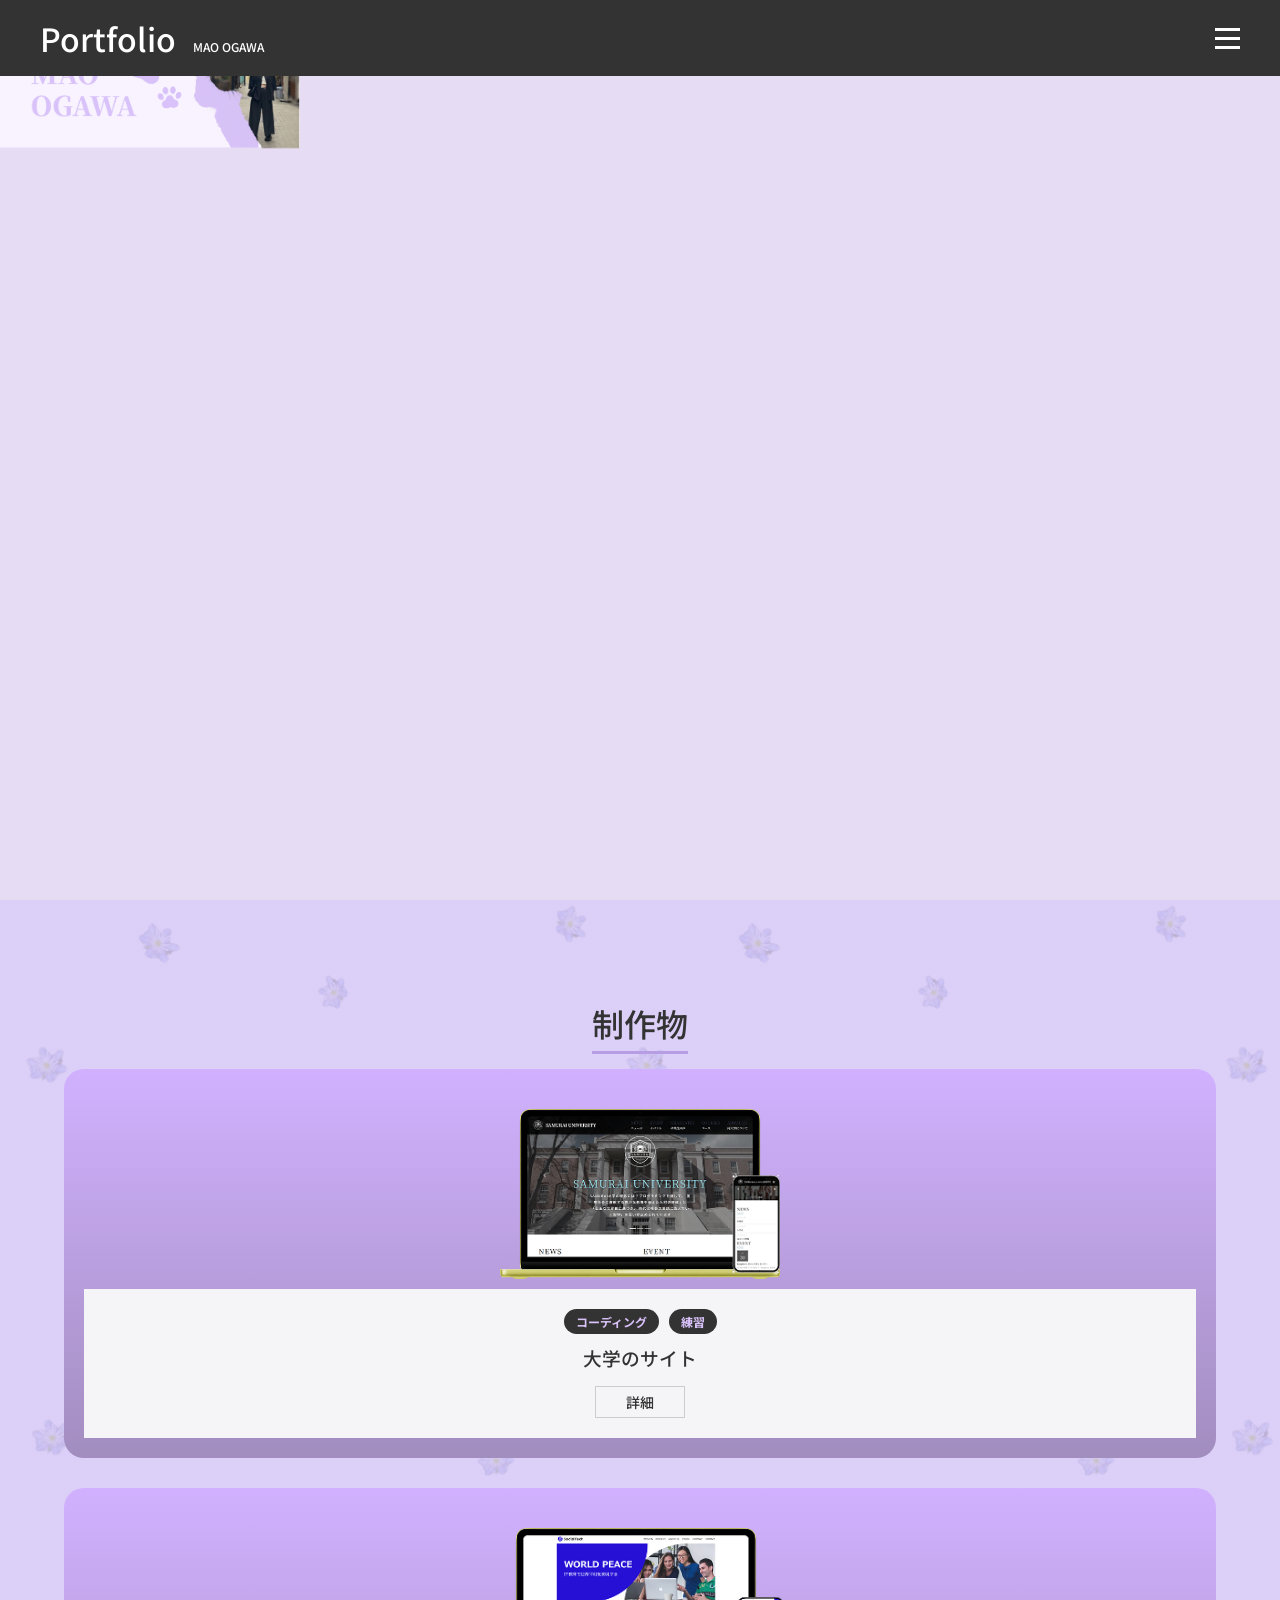
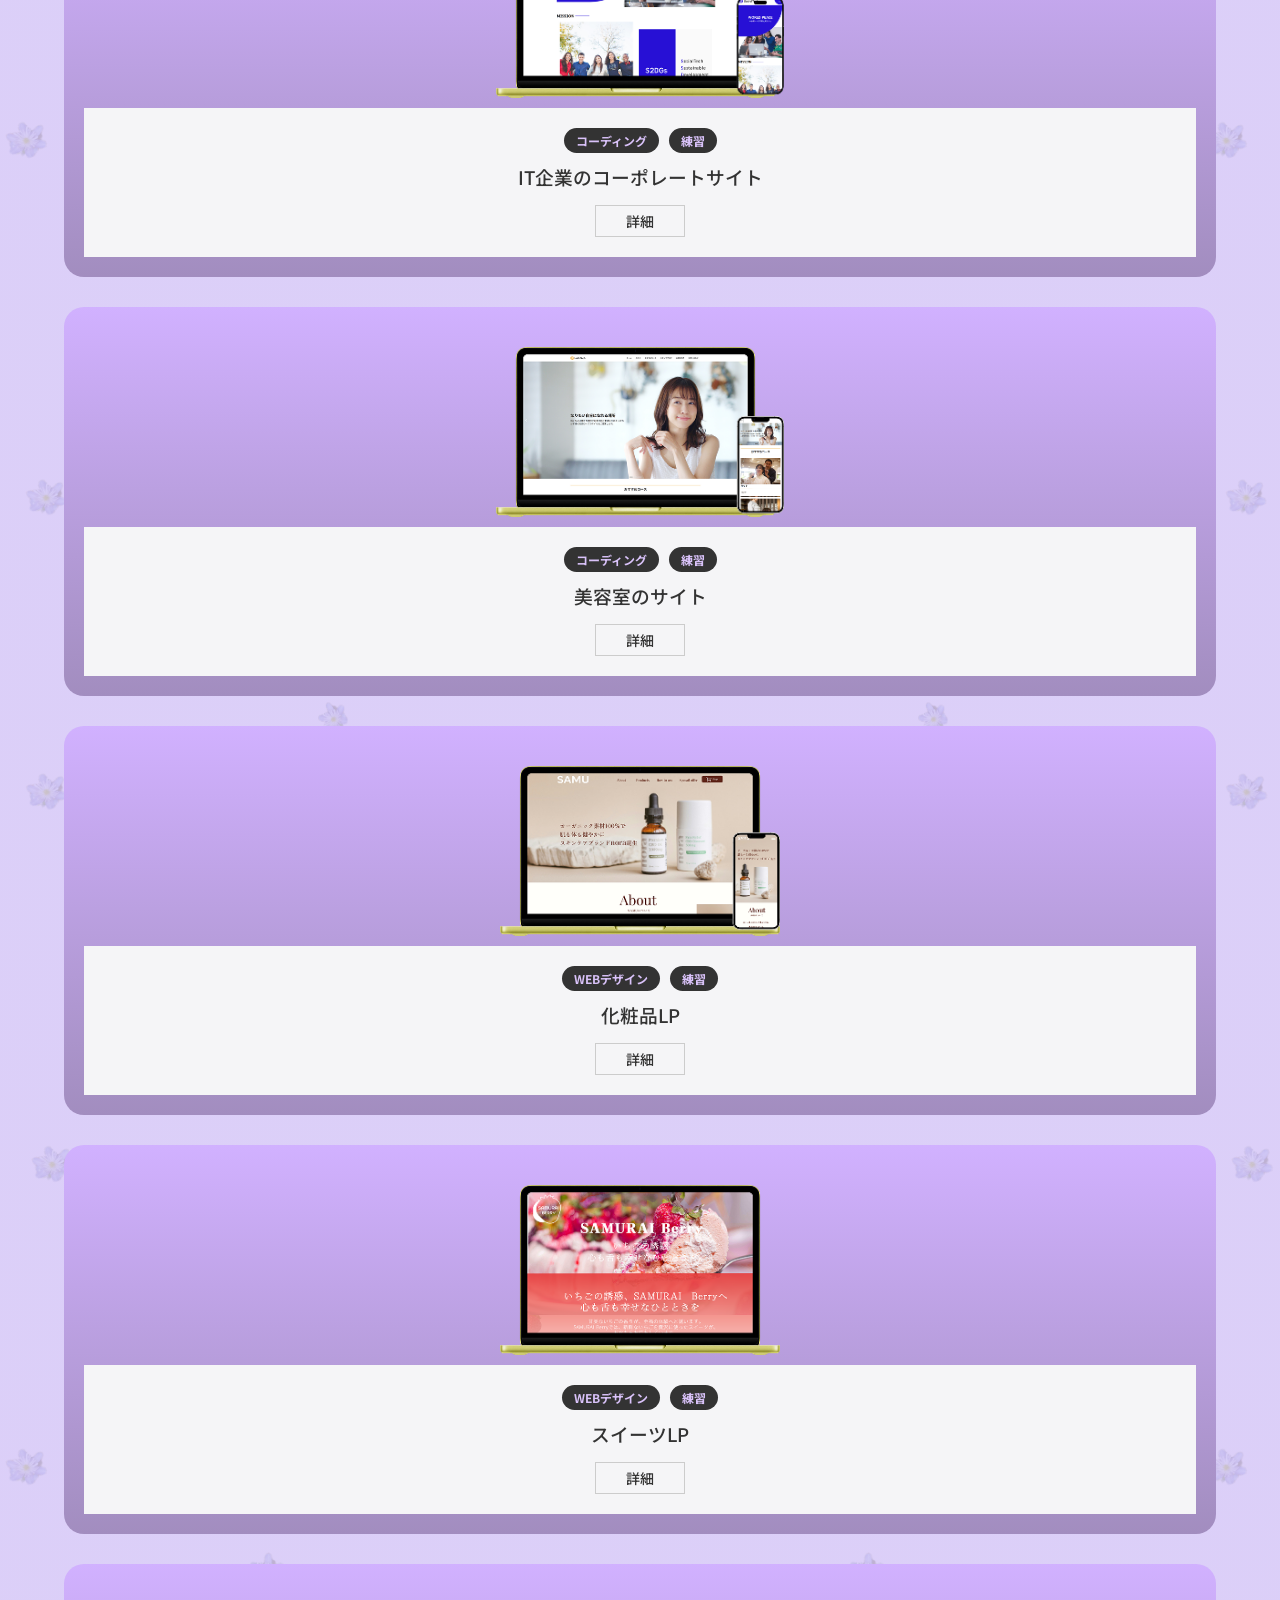
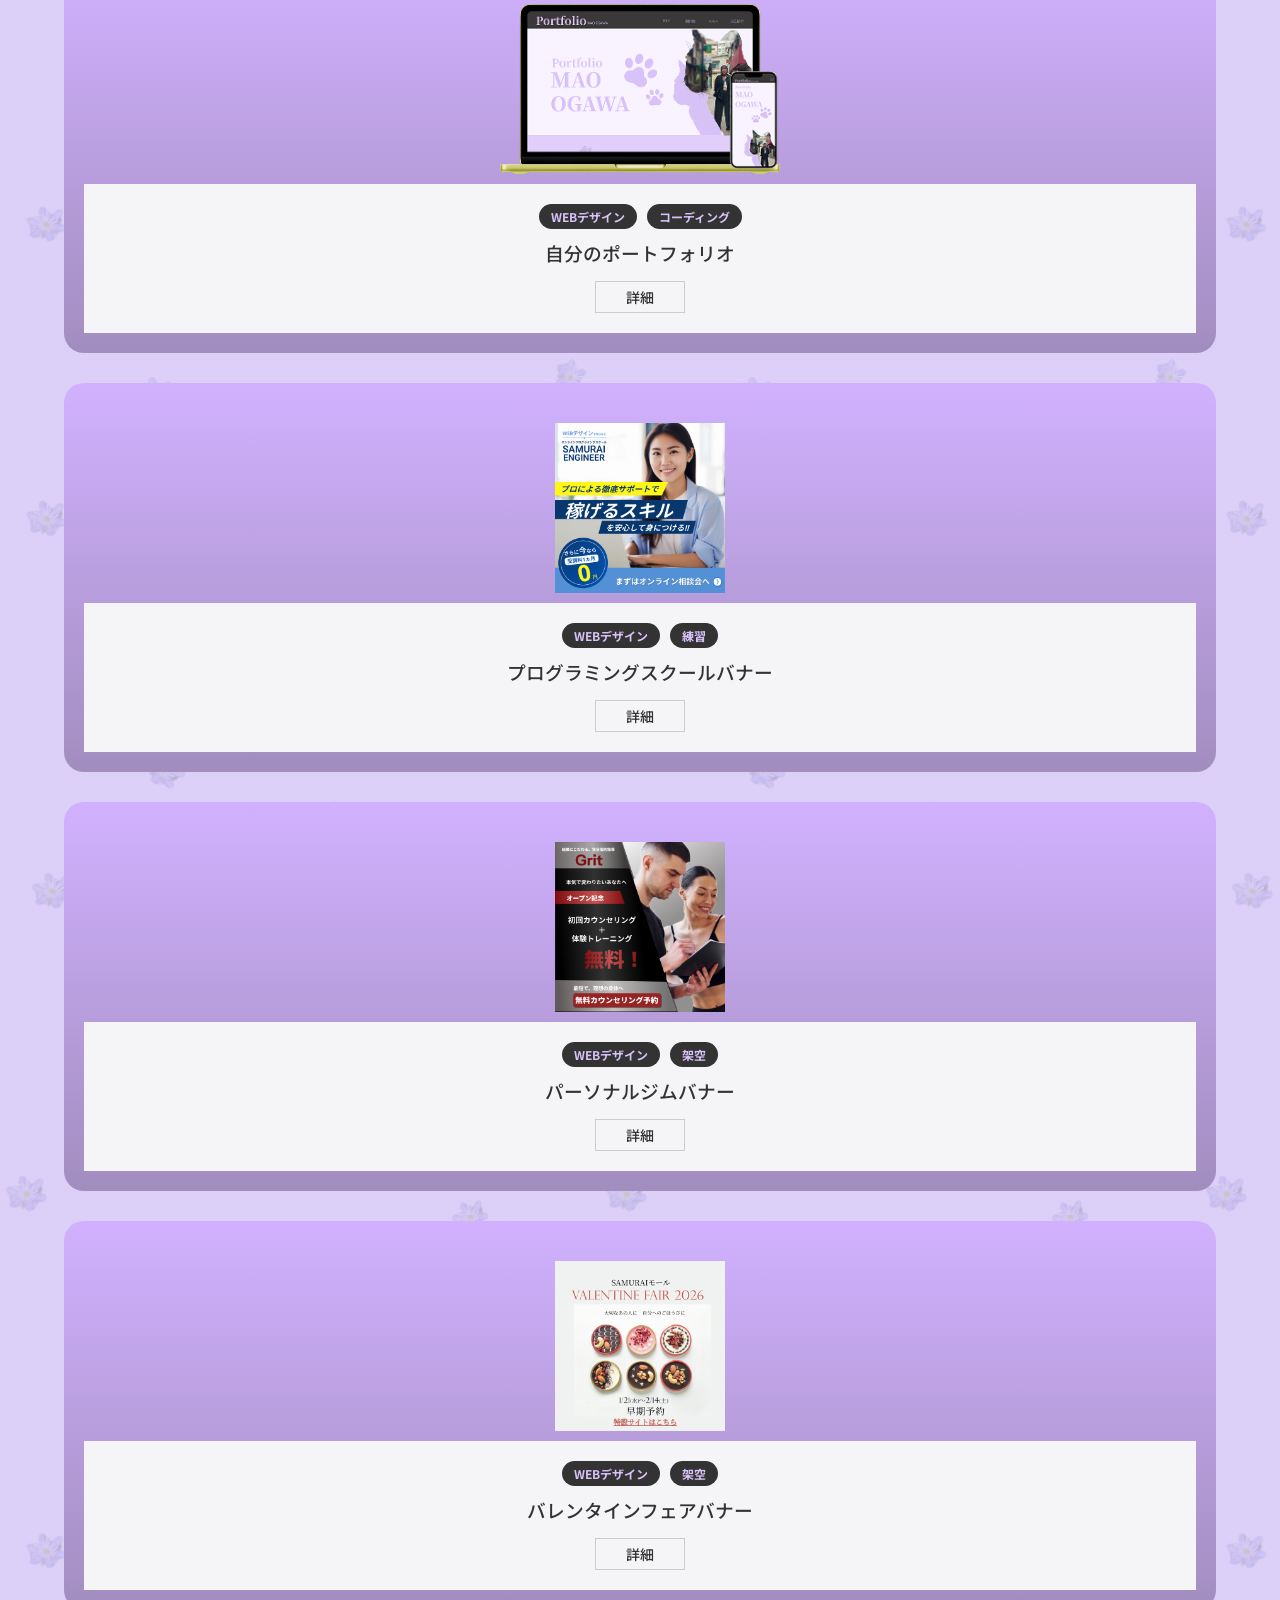
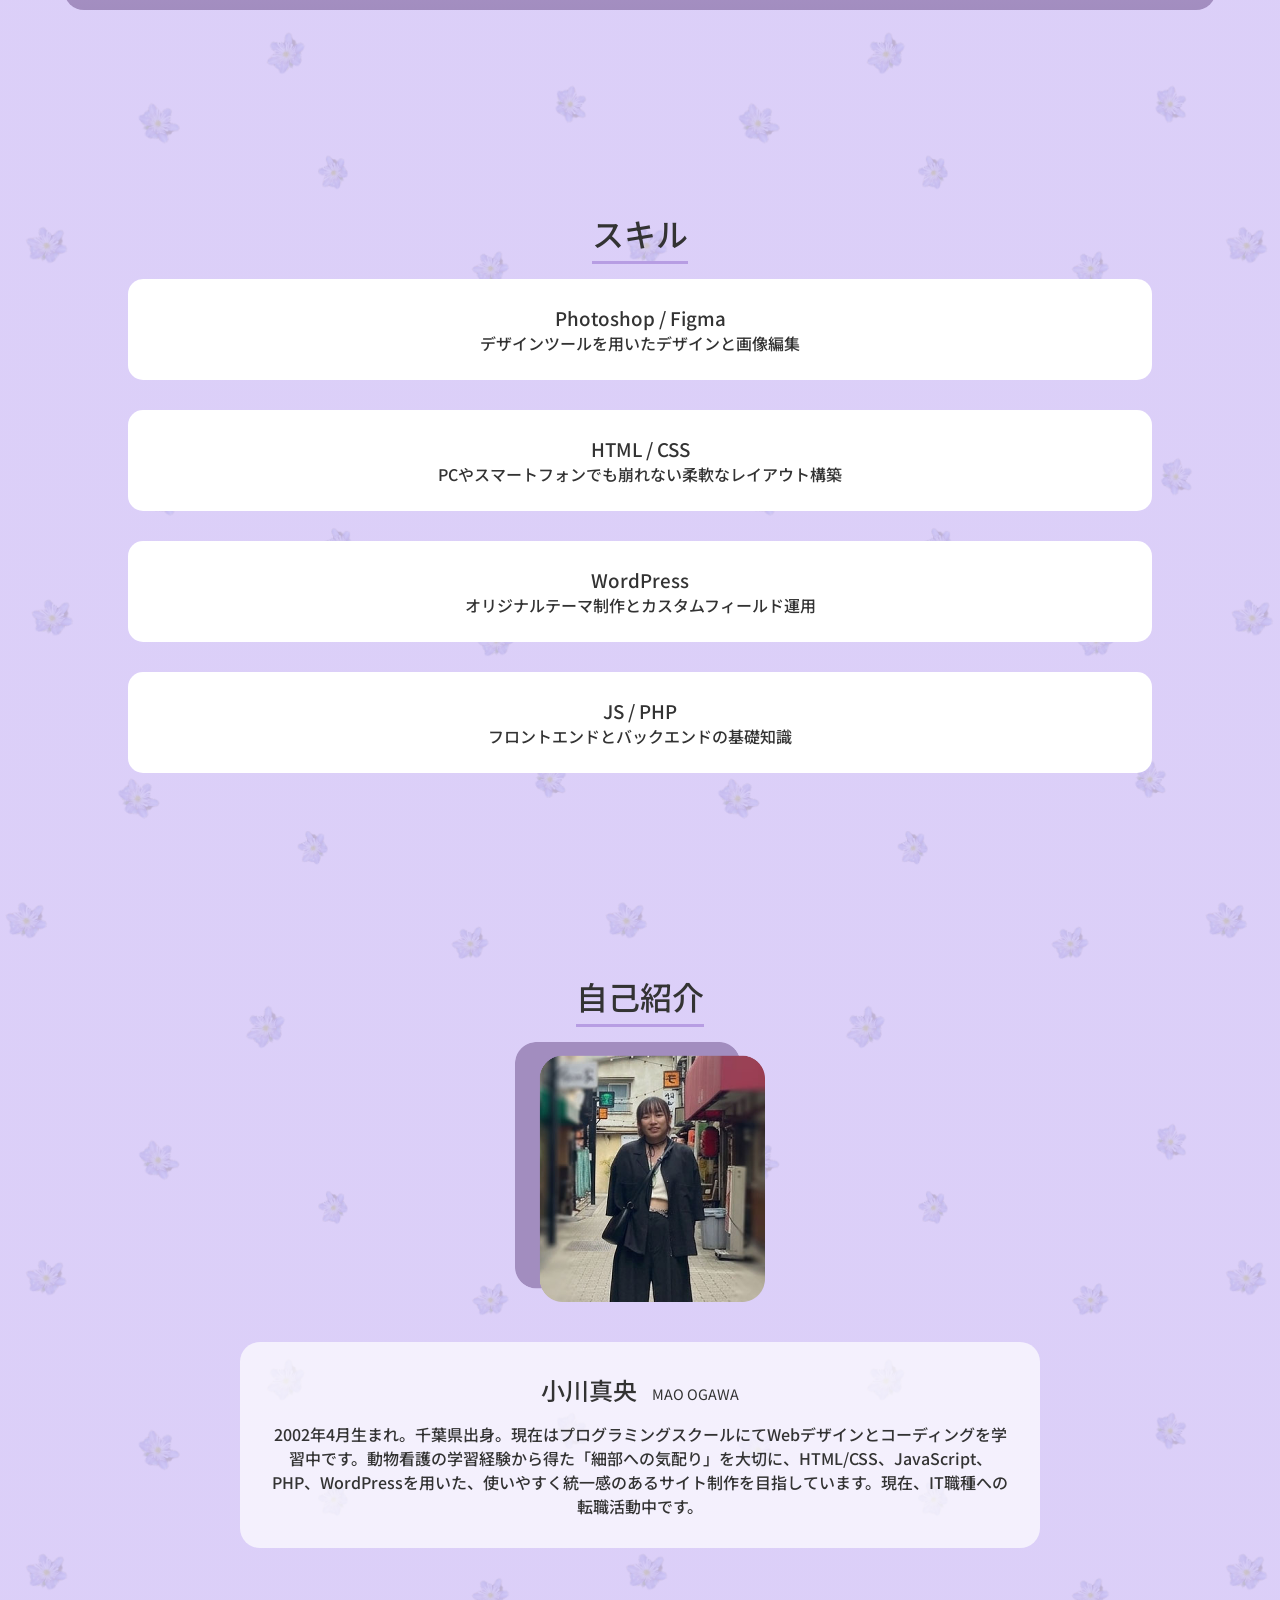
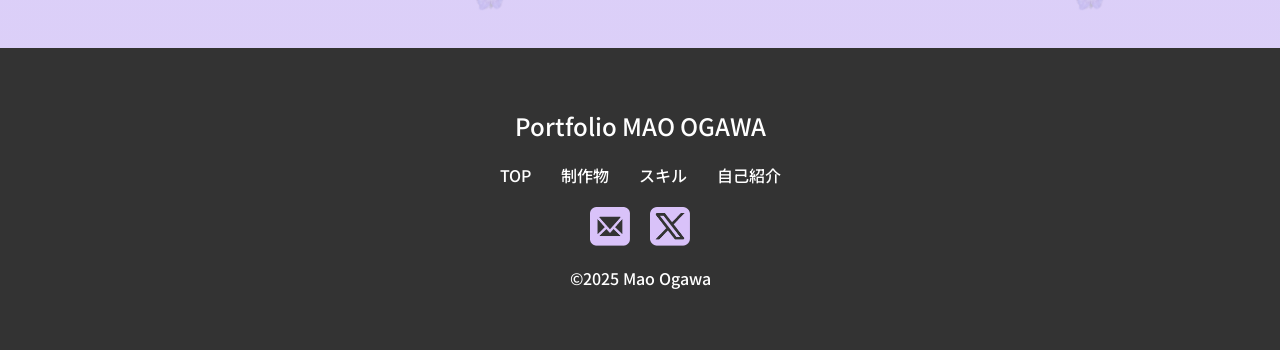
==== index.html @ 5db81b00 "Add files via upload" ====
<!DOCTYPE html>
<html lang="ja">
<head>
<meta charset="UTF-8">
<meta name="viewport" content="width=device-width, initial-scale=1.0">
<title>Portfolio | MAO OGAWA</title>

<link rel="stylesheet" href="style.css">

<link rel="preconnect" href="https://fonts.googleapis.com">
<link rel="preconnect" href="https://fonts.gstatic.com" crossorigin>
<link href="https://fonts.googleapis.com/css2?family=Noto+Sans+JP:wght@400;700&display=swap" rel="stylesheet">

</head>

<body>

<header class="header">
<div class="header-inner">

<h1 class="logo">Portfolio <span>MAO OGAWA</span></h1>

<nav class="nav">
<ul>
<li><a href="#top">TOP</a></li>
<li><a href="#works">制作物</a></li>
<li><a href="#skill">スキル</a></li>
<li><a href="#about">自己紹介</a></li>
</ul>
</nav>

<div class="hamburger">
<span></span>
<span></span>
<span></span>
</div>

</div>
</header>


<!-- MV -->
<section class="mv" id="top">
  

<div class="mv-img">
 <picture>
    <!-- SP用 -->
    <source srcset="/img/mv-sp.png" media="(max-width: 768px)">
    <img src="/img/mv.png" alt="メインビジュアル">
 </picture>
  </div>

</section>

<div id="contents-wrapper">


<!-- 制作物 -->

<section class="works fade" id="works">

<h2 class="section-title">制作物</h2>

<div class="works-grid">

<div class="work-card">
<img src="/img/work1.png">
<div class="work-body">
<div class="work-categories">
    <span>コーディング</span>
    <span>練習</span>
  </div>
<h3>大学のサイト</h3>
<a href="work1.html" class="detail-btn">詳細</a>
</div>
</div>

<div class="work-card">
<img src="/img/work2.png">
<div class="work-body">
<div class="work-categories">
    <span>コーディング</span>
    <span>練習</span>
  </div>
<h3>IT企業のコーポレートサイト</h3>
<a href="work2.html" class="detail-btn">詳細</a>
</div>
</div>

<div class="work-card">
<img src="/img/work3.png">
<div class="work-body">
<div class="work-categories">
    <span>コーディング</span>
    <span>練習</span>
  </div>
<h3>美容室のサイト</h3>
<a href="work3.html" class="detail-btn">詳細</a>
</div>
</div>

<div class="work-card">
<img src="/img/work4.png">
<div class="work-body">
<div class="work-categories">
    <span>WEBデザイン</span>
    <span>練習</span>
  </div>
<h3>化粧品LP</h3>
<a href="work4.html" class="detail-btn">詳細</a>
</div>
</div>

<div class="work-card">
<img src="/img/work5.png">
<div class="work-body">
<div class="work-categories">
    <span>WEBデザイン</span>
    <span>練習</span>
  </div>
<h3>スイーツLP</h3>
<a href="work5.html" class="detail-btn">詳細</a>
</div>
</div>

<div class="work-card">
<img src="/img/work6.png">
<div class="work-body">
<div class="work-categories">
    <span>WEBデザイン</span>
    <span>コーディング</span>
  </div>
<h3>自分のポートフォリオ</h3>
<a href="work6.html" class="detail-btn">詳細</a>
</div>
</div>

<div class="work-card">
<img src="/img/work7.png">
<div class="work-body">
<div class="work-categories">
    <span>WEBデザイン</span>
    <span>練習</span>
  </div>
<h3>プログラミングスクールバナー</h3>
<a href="work7.html" class="detail-btn">詳細</a>
</div>
</div>

<div class="work-card">
<img src="/img/work8.png">
<div class="work-body">
<div class="work-categories">
    <span>WEBデザイン</span>
    <span>架空</span>
  </div>
<h3>パーソナルジムバナー</h3>
<a href="work8.html" class="detail-btn">詳細</a>
</div>
</div>

<div class="work-card">
<img src="/img/work9.png">
<div class="work-body">
<div class="work-categories">
    <span>WEBデザイン</span>
    <span>架空</span>
  </div>
<h3>バレンタインフェアバナー</h3>
<a href="work9.html" class="detail-btn">詳細</a>
</div>
</div>

</div>
</section>


<!-- スキル -->

<section class="skills fade" id="skill">

<h2 class="section-title">スキル</h2>

<div class="skill-grid">

<div class="skill-card">
<h3>Photoshop / Figma</h3>
<p>デザインツールを用いたデザインと画像編集</p>
</div>

<div class="skill-card">
<h3>HTML / CSS</h3>
<p>PCやスマートフォンでも崩れない柔軟なレイアウト構築</p>
</div>

<div class="skill-card">
<h3>WordPress</h3>
<p>オリジナルテーマ制作とカスタムフィールド運用</p>
</div>

<div class="skill-card">
<h3>JS / PHP</h3>
<p>フロントエンドとバックエンドの基礎知識</p>
</div>

</div>

</section>


<!-- 自己紹介 -->

<section class="about fade" id="about">

<h2 class="section-title">自己紹介</h2>

<div class="about-inner">

<img src="/img/profile.png">

<div class="about-text">

<h3>小川真央 <span>MAO OGAWA</span></h3>

<p>
2002年4月生まれ。千葉県出身。現在はプログラミングスクールにてWebデザインとコーディングを学習中です。動物看護の学習経験から得た「細部への気配り」を大切に、HTML/CSS、JavaScript、PHP、WordPressを用いた、使いやすく統一感のあるサイト制作を目指しています。現在、IT職種への転職活動中です。
</p>

</div>

</div>

</section>

</div>


<footer class="footer">

<h2>Portfolio<a href="index.html"></a> <span>MAO OGAWA</span></h2>

<div class="footer-nav">
<a href="#top">TOP</a>
<a href="#works">制作物</a>
<a href="#skill">スキル</a>
<a href="#about">自己紹介</a>
</div>

<div class="sns">

<a href="mailto:mao.stream1990@gmail.com"><img src="/img/mail.png"></a>
<a href="https://x.com/@Nemuriao02" target="_blank" rel="noopener noreferrer"><img src="/img/x.png"></a>

</div>

<p class="copy">©2025 Mao Ogawa</p>

</footer>


<script src="script.js"></script>

</body>
</html>
---- style.css ----
*{
margin:0;
padding:0;
box-sizing:border-box;
font-family: "Noto Sans JP", sans-serif;
font-weight: 500;
}

body {
  background-color: #e6dcf4;
  color: #333;
  position: relative;
  /* body自体に高さがないと背景が消えることがあるため追加 */
  min-height: 100vh; 
}

.works, .skill, .about {
  background-color: transparent !important;
}

img{
width:100%;
display:block;
}

a{
text-decoration:none;
color:inherit;
}

#contents-wrapper {
  background-image: linear-gradient(
      rgba(217, 204, 249, 0.8), 
      rgba(217, 204, 249, 0.8)
    ),
    url("img/flower.png");

  background-repeat: repeat;
  background-size: 600px; /* ここの数字で花の大きさを調節できます */
  width: 100%;
}

/* header */

.header{
background:#333;
color:white;
position:fixed;
width:100%;
z-index:100;
}

.header-inner{
display:flex;
justify-content:space-between;
align-items:center;
padding:15px 40px;
}

.logo span{
font-size:12px;
margin-left:10px;
}

.nav {
  margin-left: auto;
}

.nav ul{
display:flex;
gap:30px;
list-style:none;
}


/* MV */

.mv {
    width: 100%;
    height: 100vh; /* 画面いっぱいの高さ */
    position: relative;
    overflow: hidden;
    margin: 0;
    padding: 0;
}

/* 画像の入れ物を画面いっぱいに固定 */
.mv-img,
.mv-img picture {
    width: 100%;
    height: 100%;
    display: block;
}

/* 画像自体の設定：これでPCもSPも中央に大きく表示されます */
.mv-img img {
    width: 100%;
    height: 100%;
    object-fit: cover;     /* 比率を保って隙間なく埋める */
    object-position: center; /* ど真ん中を基準にする */
    display: block;
}

/* section */

section{
padding:100px 0;
text-align: center;
}

.section-title{
text-align:center;
font-size:32px;
margin-bottom:50px;
border-bottom: 3px solid #b79de3; /* 線の太さ、種類、色（モックアップの背景色に合わせました） */
    padding-bottom: 5px;             /* 文字と線の間の余白 */
    margin-bottom: 15px;             /* 線と下の文章との間の余白 */
    display: inline-block;
}

/* works */

.works-grid{
width:90%;
margin:auto;
display:grid;
grid-template-columns:repeat(3,1fr);
gap:30px;
}

.work-card {
  background: linear-gradient(to bottom, #D1B1FF, #A28DBF);
  border: none; 
  border-radius: 25px; 
  padding: 20px;
  text-align: center;
  transition: .3s;
}

.work-card:hover{
transform:translateY(-10px);
box-shadow:0 10px 25px rgba(0,0,0,0.15);
}

.work-categories{
 display: flex;
 justify-content: center;
 gap: 10px;
 margin-bottom: 10px;
}

.work-categories span {
  background-color: #333333;
  color: #D9C2F9;
  font-size: 12px;
  padding: 4px 12px;
  border-radius: 20px;
  font-weight: bold;
}

/* 制作物カード内の画像の設定 */
.work-card img {
  width: 100%;          
  height: 200px;        
  object-fit: contain;   
  background-color: transparent; 
  margin-bottom: 15px;  
}

/* カード全体：背景を薄紫にして角を丸める */
.work-card {
    background-color: #D9C2F9; /* 今使っている背景色 */
    border-radius: 20px;
    overflow: hidden; /* これがないと下の白ボックスが角からはみ出します */
    display: flex;
    flex-direction: column;
}

/* 画像の設定：余白を作って紫部分を見せる */
.work-card img {
    width: 100%;
    height: 200px;
    object-fit: contain;
    padding: 20px 20px 10px; /* 上・左右・下に余白 */
    margin-bottom: 0;
}

/* 【重要】新しく作った白いボックスの設定 */
.work-body {
    background-color: #F5F5F7; /* 白っぽい色 */
    padding: 20px;
    text-align: center;
    flex-grow: 1; /* カードの高さを揃える */
    display: flex;
    flex-direction: column;
    align-items: center;
}

/* 詳細ボタンの微調整（背景が白になるので枠線や色を調整） */
.detail-btn {
    display: inline-block;
    margin-top: 15px;
    padding: 5px 30px;
    border: 1px solid #ccc; /* 枠線を少しグレーに */
    color: #333;
    text-decoration: none;
    font-size: 14px;
}

/* （おまけ）マウスを乗せた時の動き */
.detail-btn:hover {
  background-color: white; 
  color: #A28DBF;          
}

/* works1以降 */

.work-detail{

background:#cdbce6;
padding-top:120px;

}

.container{

width:900px;
margin:auto;

}


.tag span{

background:#444;
color:#D9C2F9;
padding:6px 14px;
border-radius:20px;
margin-right:10px;
font-size:12px;

}


.work-mv h2{

font-size:36px;
margin-top:20px;

}

/* 制作詳細の見出しに下線を引く */
.work-detail h3 {
    border-bottom: 3px solid #b79de3; /* 線の太さ、種類、色（モックアップの背景色に合わせました） */
    padding-bottom: 5px;             /* 文字と線の間の余白 */
    margin-bottom: 15px;             /* 線と下の文章との間の余白 */
    
    
}

/* 見出し（h3）と本文（p）をまとめて左寄せにする */
.work-detail h3,
.work-detail p {
  text-align: left;
  margin-left: auto;
  margin-right: auto;
  max-width: 600px; /* ★ここを調整して、コンテンツ全体の幅を決めます */
}

/* 見出しと本文の間に少し隙間を作る */
.work-detail h3 {
  margin-bottom: 10px;
}
.url{

margin-bottom:30px;
color:#555;

}


.mockup{

background:#b79de3;
padding:40px;
border-radius:30px;
margin-top:30px;

}


.mockup img{

width:100%;

}



/* info */

.work-info{

margin-top:80px;

}

.info-grid{

display:grid;
grid-template-columns:repeat(2,1fr);
gap:60px;
width:900px;
margin:auto;

}

.info-grid h3{

margin-bottom:10px;

}



/* preview */

.work-preview{

margin-top:80px;
text-align:center;

}

.preview-switch{

margin-bottom:30px;

}

.preview-switch button{

padding:10px 30px;
border:none;
background:#ddd;
cursor:pointer;
border-radius:20px;

}

.preview-switch button.active{

background:#444;
color:white;

}

.preview{

display:none;

}

.preview.active{

display:block;
animation:fade .5s;

}

.preview img{

width:100%;
max-width:900px;

}



/* nav */

.work-nav{

display:flex;
justify-content:space-between;
padding:80px 10%;

}

.work-nav a{

display:flex;
align-items:center;
gap:10px;
font-size:18px;
transition:.3s;

}

.work-nav a:hover{

transform:translateX(5px);

}



/* animation */

.fade{

opacity:0;
transform:translateY(40px);
transition:1s;

}

.fade.show{

opacity:1;
transform:none;

}



@media(max-width:768px){

.container{

width:90%;

}

.info-grid{

grid-template-columns:1fr;
width:90%;

}

.work-nav{

padding:80px 30px;

}

}

/* skill */

.skill-grid{
width:80%;
margin:auto;
display:grid;
grid-template-columns:repeat(2,1fr);
gap:30px;
}

.skill-card{
background:white;
padding:25px;
border-radius:15px;
}

/* about */

.about-inner {
    display: flex;
    flex-direction: column; /* 横並びから縦並びに変更 */
    align-items: center;    /* 子要素（画像とテキスト）を中央に揃える */
    gap: 40px;
    width: 100%;            /* 幅いっぱいに広げて中央配置しやすくする */
    max-width: 800px;       /* 広がりすぎないよう制限 */
    margin: 0 auto;         /* 画面中央に配置 */
}

.about-inner img {
    width: 250px;
    border-radius: 20px;
}

.about-text {
    background-color: rgba(255, 255, 255, 0.7);
    padding: 30px;
    border-radius: 20px;
    text-align: center;       
}

.about-text h3 {
    margin-bottom: 15px;
    font-size: 1.5rem;
}

.about-text h3 span {
    font-size: 0.6em;       
    font-weight: normal;    
    margin-left: 10px;              
}

/* footer */

.footer{
background:#333;
color:white;
text-align:center;
padding:60px 20px;
}

.footer-nav{
margin:20px 0;
display:flex;
justify-content:center;
gap:30px;
}

.sns{
margin:20px 0;
display:flex;
justify-content:center;
gap:20px;
}

.sns img{
width:40px;
}

/* fadein */

.fadein{
opacity:0;
transform:translateY(30px);
transition:1s;
}

.fadein.show{
opacity:1;
transform:none;
}


/* SP */
@media screen and (max-width: 768px) {
    .mv {
        height: 100vh; /* スマホでもしっかり高さを出す */
    }
}

.mv-inner{
flex-direction:column;
align-items:center;
text-align:center;
}

.mv-text h2{
font-size:42px;
line-height:1.2;
}

.mv-img img{
width:80%;
max-width:300px;
height:auto;
}


.nav{
display:none;
position:absolute;
top:60px;
right:0;
background:#333;
width:200px;
padding:20px;
}

.nav ul{
flex-direction:column;
}

.nav.active{
display:block;
}

.hamburger{
display:flex;
flex-direction:column;
gap:6px;
cursor:pointer;
}

.hamburger span{
width:25px;
height:3px;
background:white;
}

.mv-inner{
flex-direction:column;
gap:40px;
}

.mv-text h2{
font-size:50px;
}

.works-grid{
grid-template-columns:1fr;
}

.skill-grid{
grid-template-columns:1fr;
}

.about-inner{
flex-direction:column;
}



/* PC/SPボタンと画像を囲むセクションを真ん中に寄せる */
.work-preview {
    display: flex;
    flex-direction: column;
    align-items: center;
    text-align: center;
    width: 100%;
}

/* ボタンの横並びを維持しつつ、上下に余白を作る */
.preview-switch {
    display: flex;
    justify-content: center;
    gap: 10px; /* ボタン同士の間隔 */
    margin-bottom: 30px; /* 画像との間の余白 */
}

/* 画像自体の横幅を調整（必要に応じて） */
.preview img {
    max-width: 100%;
    height: auto;
}
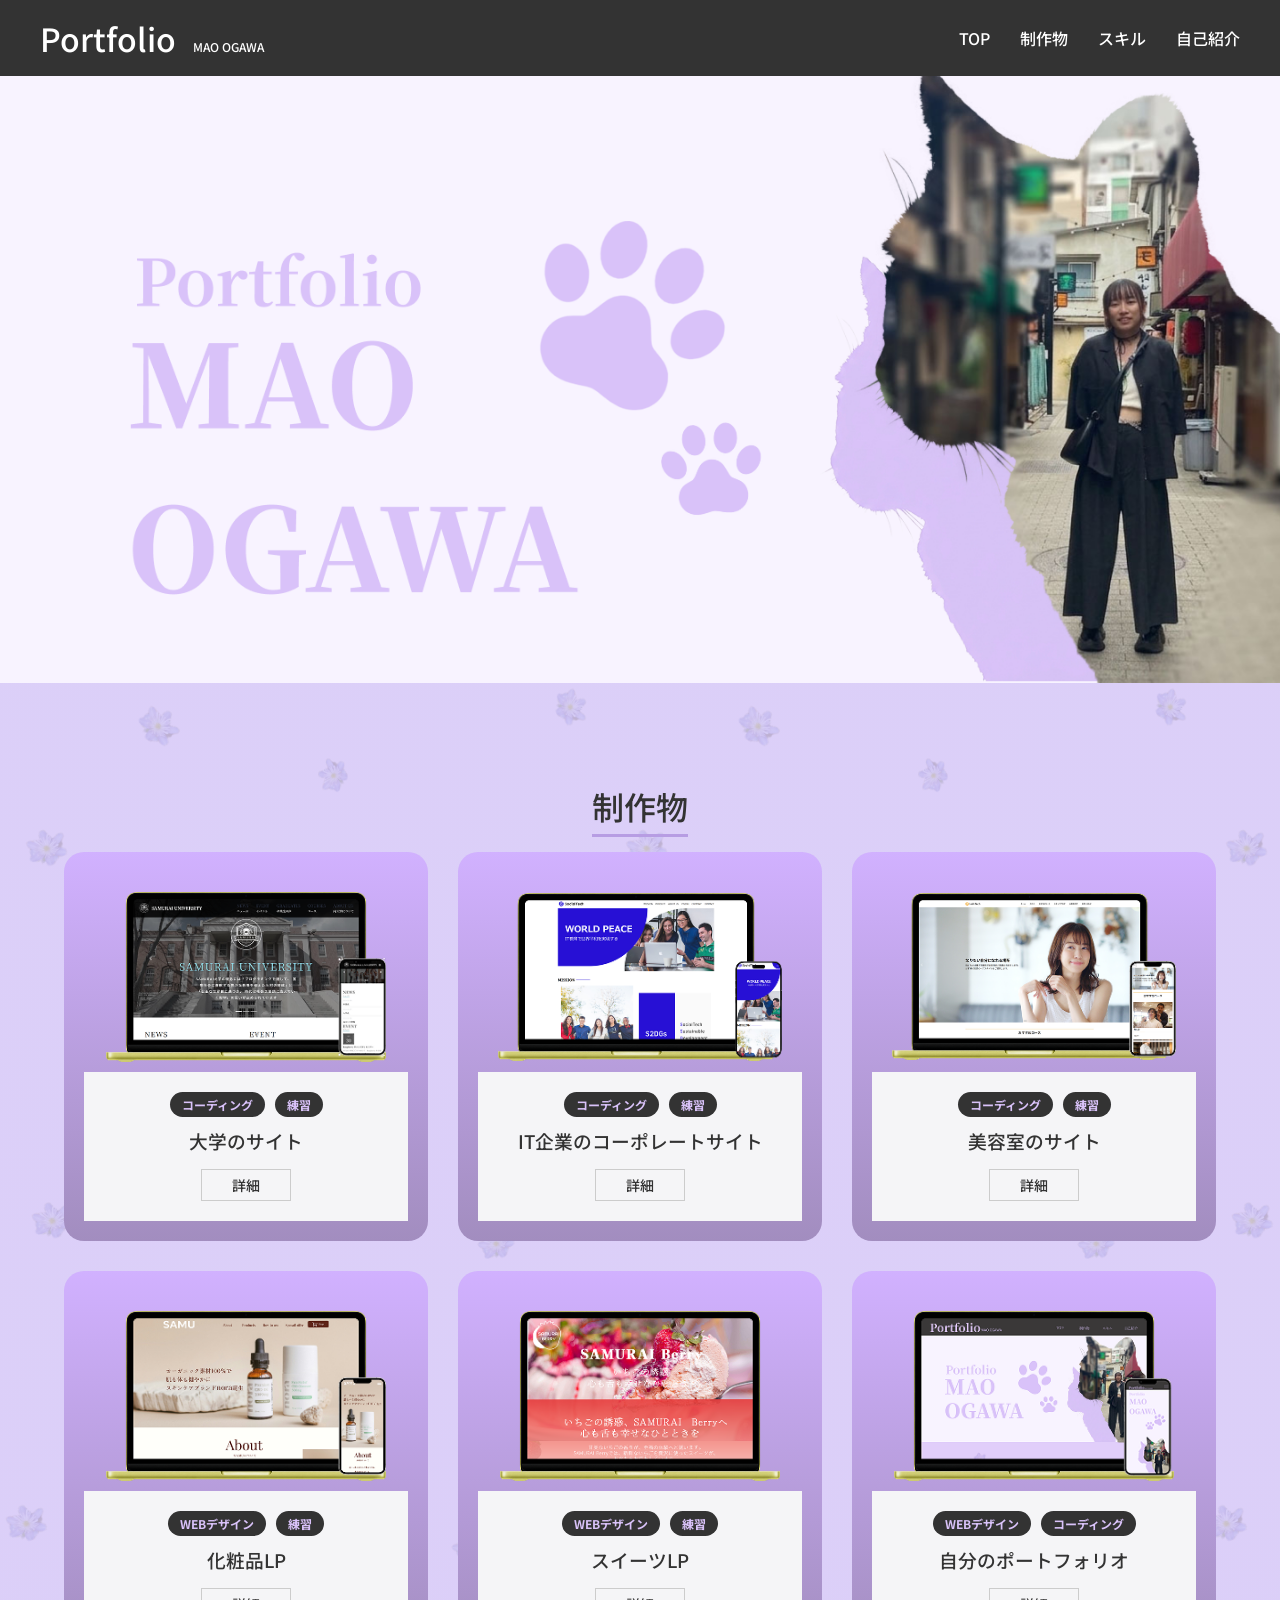
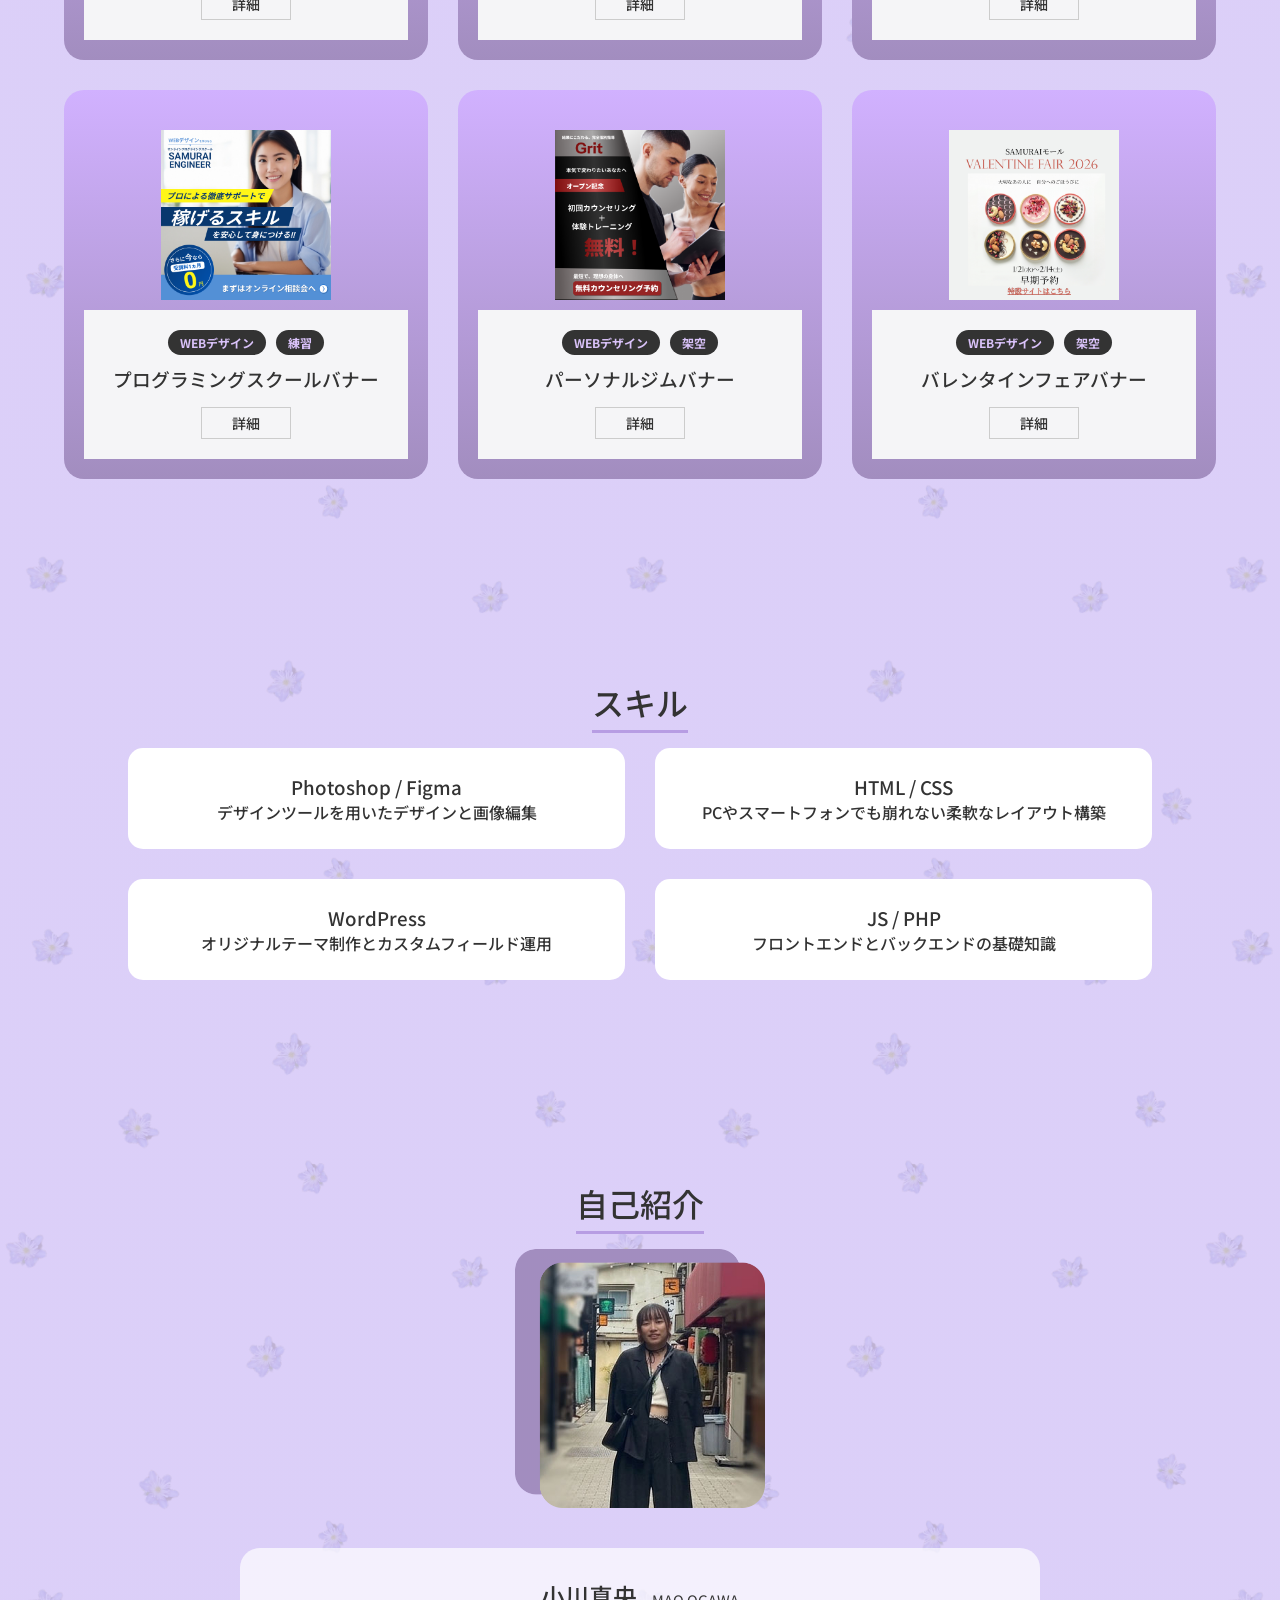
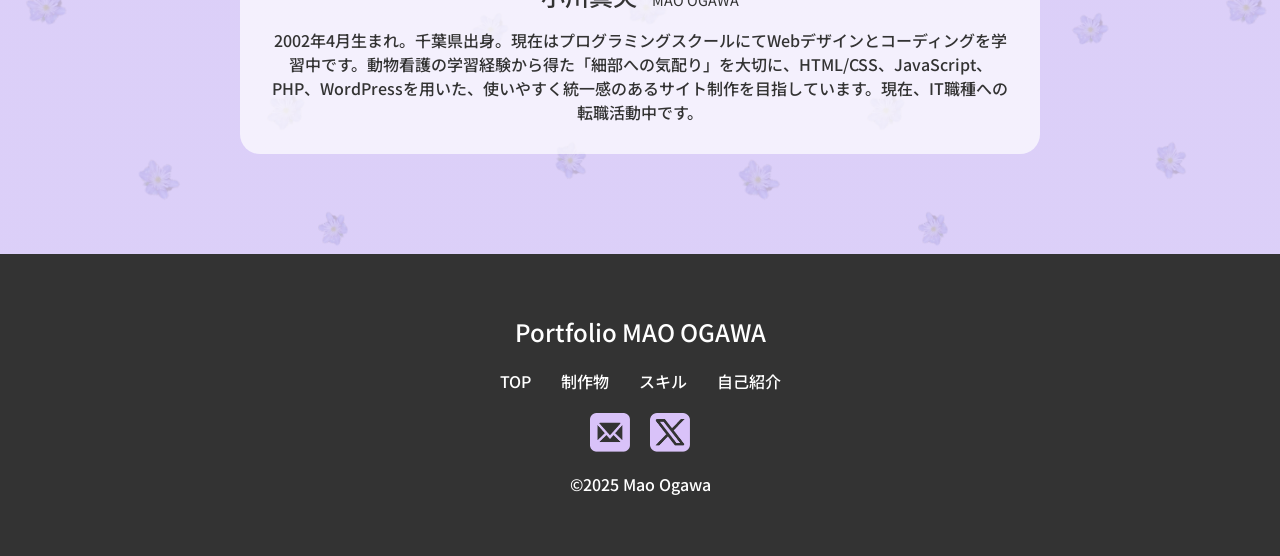
==== commit 4b2e8707: "Add files via upload" ====
--- a/index.html
+++ b/index.html
@@ -1,265 +1,272 @@
 <!DOCTYPE html>
 <html lang="ja">
+
 <head>
-<meta charset="UTF-8">
-<meta name="viewport" content="width=device-width, initial-scale=1.0">
-<title>Portfolio | MAO OGAWA</title>
-
-<link rel="stylesheet" href="style.css">
-
-<link rel="preconnect" href="https://fonts.googleapis.com">
-<link rel="preconnect" href="https://fonts.gstatic.com" crossorigin>
-<link href="https://fonts.googleapis.com/css2?family=Noto+Sans+JP:wght@400;700&display=swap" rel="stylesheet">
+  <meta charset="UTF-8">
+  <meta name="viewport" content="width=device-width, initial-scale=1.0">
+  <title>Portfolio | MAO OGAWA</title>
+
+  <link rel="stylesheet" href="style.css">
+
+  <link rel="preconnect" href="https://fonts.googleapis.com">
+  <link rel="preconnect" href="https://fonts.gstatic.com" crossorigin>
+  <link href="https://fonts.googleapis.com/css2?family=Noto+Sans+JP:wght@400;700&display=swap" rel="stylesheet">
+
+  <head>
+  <link rel="icon" href="img/favicon.png" type="image/png">
+  <link rel="shortcut icon" href="favicon.ico">
+  <link rel="apple-touch-icon" href="img/favicon.png">
 
 </head>
 
 <body>
 
-<header class="header">
-<div class="header-inner">
-
-<h1 class="logo">Portfolio <span>MAO OGAWA</span></h1>
-
-<nav class="nav">
-<ul>
-<li><a href="#top">TOP</a></li>
-<li><a href="#works">制作物</a></li>
-<li><a href="#skill">スキル</a></li>
-<li><a href="#about">自己紹介</a></li>
-</ul>
-</nav>
-
-<div class="hamburger">
-<span></span>
-<span></span>
-<span></span>
-</div>
-
-</div>
-</header>
-
-
-<!-- MV -->
-<section class="mv" id="top">
-  
-
-<div class="mv-img">
- <picture>
-    <!-- SP用 -->
-    <source srcset="/img/mv-sp.png" media="(max-width: 768px)">
-    <img src="/img/mv.png" alt="メインビジュアル">
- </picture>
+  <header class="header">
+    <div class="header-inner">
+
+      <h1 class="logo">
+        <a href="index.html">Portfolio <span>MAO OGAWA</span></a>
+      </h1>
+
+      <nav class="nav" id="js-nav">
+        <ul>
+          <li><a href="#top">TOP</a></li>
+          <li><a href="#works">制作物</a></li>
+          <li><a href="#skill">スキル</a></li>
+          <li><a href="#about">自己紹介</a></li>
+        </ul>
+      </nav>
+
+      <div class="hamburger" id="js-hamburger">
+        <span></span>
+        <span></span>
+        <span></span>
+      </div>
+    </div>
+  </header>
+
+
+  <!-- MV -->
+  <section class="mv" id="top">
+
+
+    <div class="mv-img">
+      <picture>
+        <!-- SP用 -->
+        <source srcset="/img/mv-sp.png" media="(max-width: 768px)">
+        <img src="/img/mv.png" alt="メインビジュアル">
+    </div>
+
+  </section>
+
+  <div id="contents-wrapper">
+
+
+    <!-- 制作物 -->
+
+    <section class="works fade" id="works">
+
+      <h2 class="section-title">制作物</h2>
+
+      <div class="works-grid">
+
+        <div class="work-card">
+          <img src="/img/work1.png">
+          <div class="work-body">
+            <div class="work-categories">
+              <span>コーディング</span>
+              <span>練習</span>
+            </div>
+            <h3>大学のサイト</h3>
+            <a href="work1.html" class="detail-btn">詳細</a>
+          </div>
+        </div>
+
+        <div class="work-card">
+          <img src="/img/work2.png">
+          <div class="work-body">
+            <div class="work-categories">
+              <span>コーディング</span>
+              <span>練習</span>
+            </div>
+            <h3>IT企業のコーポレートサイト</h3>
+            <a href="work2.html" class="detail-btn">詳細</a>
+          </div>
+        </div>
+
+        <div class="work-card">
+          <img src="/img/work3.png">
+          <div class="work-body">
+            <div class="work-categories">
+              <span>コーディング</span>
+              <span>練習</span>
+            </div>
+            <h3>美容室のサイト</h3>
+            <a href="work3.html" class="detail-btn">詳細</a>
+          </div>
+        </div>
+
+        <div class="work-card">
+          <img src="/img/work4.png">
+          <div class="work-body">
+            <div class="work-categories">
+              <span>WEBデザイン</span>
+              <span>練習</span>
+            </div>
+            <h3>化粧品LP</h3>
+            <a href="work4.html" class="detail-btn">詳細</a>
+          </div>
+        </div>
+
+        <div class="work-card">
+          <img src="/img/work5.png">
+          <div class="work-body">
+            <div class="work-categories">
+              <span>WEBデザイン</span>
+              <span>練習</span>
+            </div>
+            <h3>スイーツLP</h3>
+            <a href="work5.html" class="detail-btn">詳細</a>
+          </div>
+        </div>
+
+        <div class="work-card">
+          <img src="/img/work6.png">
+          <div class="work-body">
+            <div class="work-categories">
+              <span>WEBデザイン</span>
+              <span>コーディング</span>
+            </div>
+            <h3>自分のポートフォリオ</h3>
+            <a href="work6.html" class="detail-btn">詳細</a>
+          </div>
+        </div>
+
+        <div class="work-card">
+          <img src="/img/work7.png">
+          <div class="work-body">
+            <div class="work-categories">
+              <span>WEBデザイン</span>
+              <span>練習</span>
+            </div>
+            <h3>プログラミングスクールバナー</h3>
+            <a href="work7.html" class="detail-btn">詳細</a>
+          </div>
+        </div>
+
+        <div class="work-card">
+          <img src="/img/work8.png">
+          <div class="work-body">
+            <div class="work-categories">
+              <span>WEBデザイン</span>
+              <span>架空</span>
+            </div>
+            <h3>パーソナルジムバナー</h3>
+            <a href="work8.html" class="detail-btn">詳細</a>
+          </div>
+        </div>
+
+        <div class="work-card">
+          <img src="/img/work9.png">
+          <div class="work-body">
+            <div class="work-categories">
+              <span>WEBデザイン</span>
+              <span>架空</span>
+            </div>
+            <h3>バレンタインフェアバナー</h3>
+            <a href="work9.html" class="detail-btn">詳細</a>
+          </div>
+        </div>
+
+      </div>
+    </section>
+
+
+    <!-- スキル -->
+
+    <section class="skills fade" id="skill">
+
+      <h2 class="section-title">スキル</h2>
+
+      <div class="skill-grid">
+
+        <div class="skill-card">
+          <h3>Photoshop / Figma</h3>
+          <p>デザインツールを用いたデザインと画像編集</p>
+        </div>
+
+        <div class="skill-card">
+          <h3>HTML / CSS</h3>
+          <p>PCやスマートフォンでも崩れない柔軟なレイアウト構築</p>
+        </div>
+
+        <div class="skill-card">
+          <h3>WordPress</h3>
+          <p>オリジナルテーマ制作とカスタムフィールド運用</p>
+        </div>
+
+        <div class="skill-card">
+          <h3>JS / PHP</h3>
+          <p>フロントエンドとバックエンドの基礎知識</p>
+        </div>
+
+      </div>
+
+    </section>
+
+
+    <!-- 自己紹介 -->
+
+    <section class="about fade" id="about">
+
+      <h2 class="section-title">自己紹介</h2>
+
+      <div class="about-inner">
+
+        <img src="/img/profile.png">
+
+        <div class="about-text">
+
+          <h3>小川真央 <span>MAO OGAWA</span></h3>
+
+          <p>
+            2002年4月生まれ。千葉県出身。現在はプログラミングスクールにてWebデザインとコーディングを学習中です。動物看護の学習経験から得た「細部への気配り」を大切に、HTML/CSS、JavaScript、PHP、WordPressを用いた、使いやすく統一感のあるサイト制作を目指しています。現在、IT職種への転職活動中です。
+          </p>
+
+        </div>
+
+      </div>
+
+    </section>
+
   </div>
 
-</section>
-
-<div id="contents-wrapper">
-
-
-<!-- 制作物 -->
-
-<section class="works fade" id="works">
-
-<h2 class="section-title">制作物</h2>
-
-<div class="works-grid">
-
-<div class="work-card">
-<img src="/img/work1.png">
-<div class="work-body">
-<div class="work-categories">
-    <span>コーディング</span>
-    <span>練習</span>
-  </div>
-<h3>大学のサイト</h3>
-<a href="work1.html" class="detail-btn">詳細</a>
-</div>
-</div>
-
-<div class="work-card">
-<img src="/img/work2.png">
-<div class="work-body">
-<div class="work-categories">
-    <span>コーディング</span>
-    <span>練習</span>
-  </div>
-<h3>IT企業のコーポレートサイト</h3>
-<a href="work2.html" class="detail-btn">詳細</a>
-</div>
-</div>
-
-<div class="work-card">
-<img src="/img/work3.png">
-<div class="work-body">
-<div class="work-categories">
-    <span>コーディング</span>
-    <span>練習</span>
-  </div>
-<h3>美容室のサイト</h3>
-<a href="work3.html" class="detail-btn">詳細</a>
-</div>
-</div>
-
-<div class="work-card">
-<img src="/img/work4.png">
-<div class="work-body">
-<div class="work-categories">
-    <span>WEBデザイン</span>
-    <span>練習</span>
-  </div>
-<h3>化粧品LP</h3>
-<a href="work4.html" class="detail-btn">詳細</a>
-</div>
-</div>
-
-<div class="work-card">
-<img src="/img/work5.png">
-<div class="work-body">
-<div class="work-categories">
-    <span>WEBデザイン</span>
-    <span>練習</span>
-  </div>
-<h3>スイーツLP</h3>
-<a href="work5.html" class="detail-btn">詳細</a>
-</div>
-</div>
-
-<div class="work-card">
-<img src="/img/work6.png">
-<div class="work-body">
-<div class="work-categories">
-    <span>WEBデザイン</span>
-    <span>コーディング</span>
-  </div>
-<h3>自分のポートフォリオ</h3>
-<a href="work6.html" class="detail-btn">詳細</a>
-</div>
-</div>
-
-<div class="work-card">
-<img src="/img/work7.png">
-<div class="work-body">
-<div class="work-categories">
-    <span>WEBデザイン</span>
-    <span>練習</span>
-  </div>
-<h3>プログラミングスクールバナー</h3>
-<a href="work7.html" class="detail-btn">詳細</a>
-</div>
-</div>
-
-<div class="work-card">
-<img src="/img/work8.png">
-<div class="work-body">
-<div class="work-categories">
-    <span>WEBデザイン</span>
-    <span>架空</span>
-  </div>
-<h3>パーソナルジムバナー</h3>
-<a href="work8.html" class="detail-btn">詳細</a>
-</div>
-</div>
-
-<div class="work-card">
-<img src="/img/work9.png">
-<div class="work-body">
-<div class="work-categories">
-    <span>WEBデザイン</span>
-    <span>架空</span>
-  </div>
-<h3>バレンタインフェアバナー</h3>
-<a href="work9.html" class="detail-btn">詳細</a>
-</div>
-</div>
-
-</div>
-</section>
-
-
-<!-- スキル -->
-
-<section class="skills fade" id="skill">
-
-<h2 class="section-title">スキル</h2>
-
-<div class="skill-grid">
-
-<div class="skill-card">
-<h3>Photoshop / Figma</h3>
-<p>デザインツールを用いたデザインと画像編集</p>
-</div>
-
-<div class="skill-card">
-<h3>HTML / CSS</h3>
-<p>PCやスマートフォンでも崩れない柔軟なレイアウト構築</p>
-</div>
-
-<div class="skill-card">
-<h3>WordPress</h3>
-<p>オリジナルテーマ制作とカスタムフィールド運用</p>
-</div>
-
-<div class="skill-card">
-<h3>JS / PHP</h3>
-<p>フロントエンドとバックエンドの基礎知識</p>
-</div>
-
-</div>
-
-</section>
-
-
-<!-- 自己紹介 -->
-
-<section class="about fade" id="about">
-
-<h2 class="section-title">自己紹介</h2>
-
-<div class="about-inner">
-
-<img src="/img/profile.png">
-
-<div class="about-text">
-
-<h3>小川真央 <span>MAO OGAWA</span></h3>
-
-<p>
-2002年4月生まれ。千葉県出身。現在はプログラミングスクールにてWebデザインとコーディングを学習中です。動物看護の学習経験から得た「細部への気配り」を大切に、HTML/CSS、JavaScript、PHP、WordPressを用いた、使いやすく統一感のあるサイト制作を目指しています。現在、IT職種への転職活動中です。
-</p>
-
-</div>
-
-</div>
-
-</section>
-
-</div>
-
-
-<footer class="footer">
-
-<h2>Portfolio<a href="index.html"></a> <span>MAO OGAWA</span></h2>
-
-<div class="footer-nav">
-<a href="#top">TOP</a>
-<a href="#works">制作物</a>
-<a href="#skill">スキル</a>
-<a href="#about">自己紹介</a>
-</div>
-
-<div class="sns">
-
-<a href="mailto:mao.stream1990@gmail.com"><img src="/img/mail.png"></a>
-<a href="https://x.com/@Nemuriao02" target="_blank" rel="noopener noreferrer"><img src="/img/x.png"></a>
-
-</div>
-
-<p class="copy">©2025 Mao Ogawa</p>
-
-</footer>
-
-
-<script src="script.js"></script>
+
+  <footer class="footer">
+
+    <h2>Portfolio<a href="index.html"></a> <span>MAO OGAWA</span></h2>
+
+    <div class="footer-nav">
+      <a href="#top">TOP</a>
+      <a href="#works">制作物</a>
+      <a href="#skill">スキル</a>
+      <a href="#about">自己紹介</a>
+    </div>
+
+    <div class="sns">
+
+      <a href="mailto:mao.stream1990@gmail.com"><img src="/img/mail.png"></a>
+      <a href="https://x.com/@Nemuriao02" target="_blank" rel="noopener noreferrer"><img src="/img/x.png"></a>
+
+    </div>
+
+    <p class="copy">©2025 Mao Ogawa</p>
+
+  </footer>
+
+
+  <script src="script.js"></script>
 
 </body>
+
 </html>
--- a/style.css
+++ b/style.css
@@ -1,75 +1,74 @@
-*{
-margin:0;
-padding:0;
-box-sizing:border-box;
-font-family: "Noto Sans JP", sans-serif;
-font-weight: 500;
+* {
+    margin: 0;
+    padding: 0;
+    box-sizing: border-box;
+    font-family: "Noto Sans JP", sans-serif;
+    font-weight: 500;
 }
 
 body {
-  background-color: #e6dcf4;
-  color: #333;
-  position: relative;
-  /* body自体に高さがないと背景が消えることがあるため追加 */
-  min-height: 100vh; 
-}
-
-.works, .skill, .about {
-  background-color: transparent !important;
-}
-
-img{
-width:100%;
-display:block;
-}
-
-a{
-text-decoration:none;
-color:inherit;
+    background-color: #e6dcf4;
+    color: #333;
+    position: relative;
+    /* body自体に高さがないと背景が消えることがあるため追加 */
+}
+
+.works,
+.skill,
+.about {
+    background-color: transparent !important;
+}
+
+img {
+    width: 100%;
+    display: block;
+}
+
+a {
+    text-decoration: none;
+    color: inherit;
 }
 
 #contents-wrapper {
-  background-image: linear-gradient(
-      rgba(217, 204, 249, 0.8), 
-      rgba(217, 204, 249, 0.8)
-    ),
-    url("img/flower.png");
-
-  background-repeat: repeat;
-  background-size: 600px; /* ここの数字で花の大きさを調節できます */
-  width: 100%;
+    background-image: linear-gradient(rgba(217, 204, 249, 0.8),
+            rgba(217, 204, 249, 0.8)),
+        url("img/flower.png");
+
+    background-repeat: repeat;
+    background-size: 600px;
+    /* ここの数字で花の大きさを調節できます */
+    width: 100%;
 }
 
 /* header */
 
-.header{
-background:#333;
-color:white;
-position:fixed;
-width:100%;
-z-index:100;
-}
-
-.header-inner{
-display:flex;
-justify-content:space-between;
-align-items:center;
-padding:15px 40px;
-}
-
-.logo span{
-font-size:12px;
-margin-left:10px;
+.header {
+    background: #333;
+    color: white;
+    width: 100%;
+    z-index: 100;
+}
+
+.header-inner {
+    display: flex;
+    justify-content: space-between;
+    align-items: center;
+    padding: 15px 40px;
+}
+
+.logo span {
+    font-size: 12px;
+    margin-left: 10px;
 }
 
 .nav {
-  margin-left: auto;
-}
-
-.nav ul{
-display:flex;
-gap:30px;
-list-style:none;
+    margin-left: auto;
+}
+
+.nav ul {
+    display: flex;
+    gap: 30px;
+    list-style: none;
 }
 
 
@@ -77,18 +76,25 @@
 
 .mv {
     width: 100%;
-    height: 100vh; /* 画面いっぱいの高さ */
+    height: auto;
     position: relative;
     overflow: hidden;
     margin: 0;
     padding: 0;
-}
-
-/* 画像の入れ物を画面いっぱいに固定 */
-.mv-img,
-.mv-img picture {
+    /* padding-top があれば 0 に戻すか削除 */
+}
+
+/* 画像自体の設定を修正 */
+.mv-img img {
     width: 100%;
     height: 100%;
+    object-fit: cover;
+
+    /* --- ここを修正 --- */
+    /* center から 50% 60% に変更（数字を大きくするほど画像が下に下がります） */
+    object-position: 50% 60%;
+    /* ------------------ */
+
     display: block;
 }
 
@@ -96,82 +102,89 @@
 .mv-img img {
     width: 100%;
     height: 100%;
-    object-fit: cover;     /* 比率を保って隙間なく埋める */
-    object-position: center; /* ど真ん中を基準にする */
+    object-fit: cover;
+    /* 比率を保って隙間なく埋める */
+    object-position: center;
+    /* ど真ん中を基準にする */
     display: block;
 }
 
 /* section */
 
-section{
-padding:100px 0;
-text-align: center;
-}
-
-.section-title{
-text-align:center;
-font-size:32px;
-margin-bottom:50px;
-border-bottom: 3px solid #b79de3; /* 線の太さ、種類、色（モックアップの背景色に合わせました） */
-    padding-bottom: 5px;             /* 文字と線の間の余白 */
-    margin-bottom: 15px;             /* 線と下の文章との間の余白 */
+section {
+    padding: 100px 0;
+    text-align: center;
+}
+
+.section-title {
+    text-align: center;
+    font-size: 32px;
+    margin-bottom: 50px;
+    border-bottom: 3px solid #b79de3;
+    /* 線の太さ、種類、色（モックアップの背景色に合わせました） */
+    padding-bottom: 5px;
+    /* 文字と線の間の余白 */
+    margin-bottom: 15px;
+    /* 線と下の文章との間の余白 */
     display: inline-block;
 }
 
 /* works */
 
-.works-grid{
-width:90%;
-margin:auto;
-display:grid;
-grid-template-columns:repeat(3,1fr);
-gap:30px;
+.works-grid {
+    width: 90%;
+    margin: auto;
+    display: grid;
+    grid-template-columns: repeat(3, 1fr);
+    gap: 30px;
 }
 
 .work-card {
-  background: linear-gradient(to bottom, #D1B1FF, #A28DBF);
-  border: none; 
-  border-radius: 25px; 
-  padding: 20px;
-  text-align: center;
-  transition: .3s;
-}
-
-.work-card:hover{
-transform:translateY(-10px);
-box-shadow:0 10px 25px rgba(0,0,0,0.15);
-}
-
-.work-categories{
- display: flex;
- justify-content: center;
- gap: 10px;
- margin-bottom: 10px;
+    background: linear-gradient(to bottom, #D1B1FF, #A28DBF);
+    border: none;
+    border-radius: 25px;
+    padding: 20px;
+    text-align: center;
+    transition: .3s;
+}
+
+.work-card:hover {
+    transform: translateY(-10px);
+    box-shadow: 0 10px 25px rgba(0, 0, 0, 0.15);
+}
+
+.work-categories {
+    display: flex;
+    justify-content: center;
+    gap: 10px;
+    margin-bottom: 10px;
 }
 
 .work-categories span {
-  background-color: #333333;
-  color: #D9C2F9;
-  font-size: 12px;
-  padding: 4px 12px;
-  border-radius: 20px;
-  font-weight: bold;
+    background-color: #333333;
+    color: #D9C2F9;
+    font-size: 12px;
+    padding: 4px 12px;
+    border-radius: 20px;
+    font-weight: bold;
 }
 
 /* 制作物カード内の画像の設定 */
 .work-card img {
-  width: 100%;          
-  height: 200px;        
-  object-fit: contain;   
-  background-color: transparent; 
-  margin-bottom: 15px;  
+    width: 100%;
+    height: 200px;
+    object-fit: contain;
+    background-color: transparent;
+    margin-bottom: 15px;
 }
 
 /* カード全体：背景を薄紫にして角を丸める */
 .work-card {
-    background-color: #D9C2F9; /* 今使っている背景色 */
+    background-color: #D9C2F9;
+    /* 今使っている背景色 */
     border-radius: 20px;
-    overflow: hidden; /* これがないと下の白ボックスが角からはみ出します */
+    overflow: hidden;
+    /* これがないと下の白ボックスが角からはみ出します */
     display: flex;
     flex-direction: column;
 }
@@ -181,16 +194,19 @@
     width: 100%;
     height: 200px;
     object-fit: contain;
-    padding: 20px 20px 10px; /* 上・左右・下に余白 */
+    padding: 20px 20px 10px;
+    /* 上・左右・下に余白 */
     margin-bottom: 0;
 }
 
 /* 【重要】新しく作った白いボックスの設定 */
 .work-body {
-    background-color: #F5F5F7; /* 白っぽい色 */
+    background-color: #F5F5F7;
+    /* 白っぽい色 */
     padding: 20px;
     text-align: center;
-    flex-grow: 1; /* カードの高さを揃える */
+    flex-grow: 1;
+    /* カードの高さを揃える */
     display: flex;
     flex-direction: column;
     align-items: center;
@@ -201,7 +217,8 @@
     display: inline-block;
     margin-top: 15px;
     padding: 5px 30px;
-    border: 1px solid #ccc; /* 枠線を少しグレーに */
+    border: 1px solid #ccc;
+    /* 枠線を少しグレーに */
     color: #333;
     text-decoration: none;
     font-size: 14px;
@@ -209,89 +226,94 @@
 
 /* （おまけ）マウスを乗せた時の動き */
 .detail-btn:hover {
-  background-color: white; 
-  color: #A28DBF;          
+    background-color: white;
+    color: #A28DBF;
 }
 
 /* works1以降 */
 
-.work-detail{
-
-background:#cdbce6;
-padding-top:120px;
-
-}
-
-.container{
-
-width:900px;
-margin:auto;
-
-}
-
-
-.tag span{
-
-background:#444;
-color:#D9C2F9;
-padding:6px 14px;
-border-radius:20px;
-margin-right:10px;
-font-size:12px;
-
-}
-
-
-.work-mv h2{
-
-font-size:36px;
-margin-top:20px;
+.work-detail {
+
+    background: #cdbce6;
+    padding-top: 0vw;
+
+}
+
+.container {
+
+    width: 900px;
+    margin: auto;
+
+}
+
+
+.tag span {
+
+    background: #444;
+    color: #D9C2F9;
+    padding: 6px 14px;
+    border-radius: 20px;
+    margin-right: 10px;
+    font-size: 12px;
+
+}
+
+
+.work-mv h2 {
+
+    font-size: 36px;
+    margin-top: 20px;
 
 }
 
 /* 制作詳細の見出しに下線を引く */
 .work-detail h3 {
-    border-bottom: 3px solid #b79de3; /* 線の太さ、種類、色（モックアップの背景色に合わせました） */
-    padding-bottom: 5px;             /* 文字と線の間の余白 */
-    margin-bottom: 15px;             /* 線と下の文章との間の余白 */
-    
-    
+    border-bottom: 3px solid #b79de3;
+    /* 線の太さ、種類、色（モックアップの背景色に合わせました） */
+    padding-bottom: 5px;
+    /* 文字と線の間の余白 */
+    margin-bottom: 15px;
+    /* 線と下の文章との間の余白 */
+
+
 }
 
 /* 見出し（h3）と本文（p）をまとめて左寄せにする */
 .work-detail h3,
 .work-detail p {
-  text-align: left;
-  margin-left: auto;
-  margin-right: auto;
-  max-width: 600px; /* ★ここを調整して、コンテンツ全体の幅を決めます */
+    text-align: left;
+    margin-left: auto;
+    margin-right: auto;
+    max-width: 600px;
+    /* ★ここを調整して、コンテンツ全体の幅を決めます */
 }
 
 /* 見出しと本文の間に少し隙間を作る */
 .work-detail h3 {
-  margin-bottom: 10px;
-}
-.url{
-
-margin-bottom:30px;
-color:#555;
-
-}
-
-
-.mockup{
-
-background:#b79de3;
-padding:40px;
-border-radius:30px;
-margin-top:30px;
-
-}
-
-
-.mockup img{
-
-width:100%;
+    margin-bottom: 10px;
+}
+
+.url {
+
+    margin-bottom: 30px;
+    color: #555;
+
+}
+
+
+.mockup {
+
+    background: #b79de3;
+    padding: 40px;
+    border-radius: 30px;
+    margin-top: 30px;
+
+}
+
+
+.mockup img {
+
+    width: 100%;
 
 }
 
@@ -299,25 +321,25 @@
 
 /* info */
 
-.work-info{
-
-margin-top:80px;
-
-}
-
-.info-grid{
-
-display:grid;
-grid-template-columns:repeat(2,1fr);
-gap:60px;
-width:900px;
-margin:auto;
-
-}
-
-.info-grid h3{
-
-margin-bottom:10px;
+.work-info {
+
+    margin-top: 0vw;
+
+}
+
+.info-grid {
+
+    display: grid;
+    grid-template-columns: repeat(2, 1fr);
+    gap: 60px;
+    width: 900px;
+    margin: auto;
+
+}
+
+.info-grid h3 {
+
+    margin-bottom: 10px;
 
 }
 
@@ -325,53 +347,55 @@
 
 /* preview */
 
-.work-preview{
-
-margin-top:80px;
-text-align:center;
-
-}
-
-.preview-switch{
-
-margin-bottom:30px;
-
-}
-
-.preview-switch button{
-
-padding:10px 30px;
-border:none;
-background:#ddd;
-cursor:pointer;
-border-radius:20px;
-
-}
-
-.preview-switch button.active{
-
-background:#444;
-color:white;
-
-}
-
-.preview{
-
-display:none;
-
-}
-
-.preview.active{
-
-display:block;
-animation:fade .5s;
-
-}
-
-.preview img{
-
-width:100%;
-max-width:900px;
+.work-preview {
+
+    margin-top: 80px;
+    text-align: center;
+
+}
+
+.preview-switch {
+
+    margin-bottom: 30px;
+
+}
+
+.preview-switch button {
+
+    padding: 10px 30px;
+    border: none;
+    background: #ddd;
+    cursor: pointer;
+    border-radius: 20px;
+
+}
+
+.preview-switch button.active {
+
+    background: #444;
+    color: white;
+
+}
+
+.preview {
+
+    display: none;
+
+}
+
+.preview.active {
+
+    display: block;
+    animation: fade .5s;
+    width: fit-content;
+    margin: 0 auto;
+
+}
+
+.preview img {
+
+    width: 100%;
+    max-width: 900px;
 
 }
 
@@ -379,27 +403,27 @@
 
 /* nav */
 
-.work-nav{
-
-display:flex;
-justify-content:space-between;
-padding:80px 10%;
-
-}
-
-.work-nav a{
-
-display:flex;
-align-items:center;
-gap:10px;
-font-size:18px;
-transition:.3s;
-
-}
-
-.work-nav a:hover{
-
-transform:translateX(5px);
+.work-nav {
+
+    display: flex;
+    justify-content: space-between;
+    padding: 80px 10%;
+
+}
+
+.work-nav a {
+
+    display: flex;
+    align-items: center;
+    gap: 10px;
+    font-size: 18px;
+    transition: .3s;
+
+}
+
+.work-nav a:hover {
+
+    transform: translateX(5px);
 
 }
 
@@ -407,72 +431,125 @@
 
 /* animation */
 
-.fade{
-
-opacity:0;
-transform:translateY(40px);
-transition:1s;
-
-}
-
-.fade.show{
-
-opacity:1;
-transform:none;
-
-}
-
-
-
-@media(max-width:768px){
-
-.container{
-
-width:90%;
-
-}
-
-.info-grid{
-
-grid-template-columns:1fr;
-width:90%;
-
-}
-
-.work-nav{
-
-padding:80px 30px;
-
-}
-
+.fade {
+    opacity: 0;
+    transform: translateY(40px);
+    transition: 1s;
+}
+
+.fade.show {
+    opacity: 1;
+    transform: none;
+}
+
+/* --- 【重要】スマホ用設定（画面幅768px以下の時だけ適用） --- */
+@media screen and (max-width: 768px) {
+
+    /* コンテナ幅をスマホ用に */
+    .container,
+    .info-grid {
+        width: 90%;
+    }
+
+    /* 制作物・スキルを1カラム（縦並び）に */
+    .works-grid,
+    .skill-grid {
+        grid-template-columns: 1fr;
+    }
+
+    /* 自己紹介を縦並びに */
+    .about-inner {
+        flex-direction: column;
+    }
+
+    /* ナビゲーションを隠してハンバーガーメニュー専用にする */
+    .nav {
+        display: none;
+        position: absolute;
+        top: 60px;
+        right: 0;
+        background: #333;
+        width: 200px;
+        padding: 20px;
+        z-index: 100;
+    }
+
+    .nav.active {
+        display: block;
+    }
+
+    .nav ul {
+        flex-direction: column;
+        gap: 20px;
+    }
+
+    section {
+        padding: 50px 0;
+    }
+
+    /* MVの画像サイズ調整 */
+    .mv-img img {
+        width: 100vw;
+        /* 画面の横幅いっぱいに広げる */
+        height: 100vh;
+        /* 高さも画面いっぱいに */
+        object-fit: cover;
+        /* 比率を保ったまま切り抜く */
+
+        /* ここが重要！ */
+        /* PC版で設定した「50% 60%」などの指定を、スマホでは「センター」に戻す */
+        object-position: center;
+
+        display: block;
+    }
+
+    .work-nav {
+        padding: 80px 30px;
+    }
+
+    .info-grid {
+        display: block;
+        /* または display: flex; flex-direction: column; */
+    }
+
+    .info-grid>div {
+        margin-bottom: 30px;
+        /* 各項目の間に余白を作る */
+        width: 100%;
+    }
 }
 
 /* skill */
 
-.skill-grid{
-width:80%;
-margin:auto;
-display:grid;
-grid-template-columns:repeat(2,1fr);
-gap:30px;
-}
-
-.skill-card{
-background:white;
-padding:25px;
-border-radius:15px;
+.skill-grid {
+    width: 80%;
+    margin: auto;
+    display: grid;
+    grid-template-columns: repeat(2, 1fr);
+    gap: 30px;
+}
+
+.skill-card {
+    background: white;
+    padding: 25px;
+    border-radius: 15px;
 }
 
 /* about */
 
 .about-inner {
     display: flex;
-    flex-direction: column; /* 横並びから縦並びに変更 */
-    align-items: center;    /* 子要素（画像とテキスト）を中央に揃える */
+    flex-direction: column;
+    /* 横並びから縦並びに変更 */
+    align-items: center;
+    /* 子要素（画像とテキスト）を中央に揃える */
     gap: 40px;
-    width: 100%;            /* 幅いっぱいに広げて中央配置しやすくする */
-    max-width: 800px;       /* 広がりすぎないよう制限 */
-    margin: 0 auto;         /* 画面中央に配置 */
+    width: 100%;
+    /* 幅いっぱいに広げて中央配置しやすくする */
+    max-width: 800px;
+    /* 広がりすぎないよう制限 */
+    margin: 0 auto;
+    /* 画面中央に配置 */
 }
 
 .about-inner img {
@@ -484,7 +561,7 @@
     background-color: rgba(255, 255, 255, 0.7);
     padding: 30px;
     border-radius: 20px;
-    text-align: center;       
+    text-align: center;
 }
 
 .about-text h3 {
@@ -493,150 +570,181 @@
 }
 
 .about-text h3 span {
-    font-size: 0.6em;       
-    font-weight: normal;    
-    margin-left: 10px;              
+    font-size: 0.6em;
+    font-weight: normal;
+    margin-left: 10px;
 }
 
 /* footer */
 
-.footer{
-background:#333;
-color:white;
-text-align:center;
-padding:60px 20px;
-}
-
-.footer-nav{
-margin:20px 0;
-display:flex;
-justify-content:center;
-gap:30px;
-}
-
-.sns{
-margin:20px 0;
-display:flex;
-justify-content:center;
-gap:20px;
-}
-
-.sns img{
-width:40px;
+.footer {
+    background: #333;
+    color: white;
+    text-align: center;
+    padding: 60px 20px;
+}
+
+.footer-nav {
+    margin: 20px 0;
+    display: flex;
+    justify-content: center;
+    gap: 30px;
+}
+
+.sns {
+    margin: 20px 0;
+    display: flex;
+    justify-content: center;
+    gap: 20px;
+}
+
+.sns img {
+    width: 40px;
 }
 
 /* fadein */
 
-.fadein{
-opacity:0;
-transform:translateY(30px);
-transition:1s;
-}
-
-.fadein.show{
-opacity:1;
-transform:none;
+.fadein {
+    opacity: 0;
+    transform: translateY(30px);
+    transition: 1s;
+}
+
+.fadein.show {
+    opacity: 1;
+    transform: none;
 }
 
 
 /* SP */
 @media screen and (max-width: 768px) {
     .mv {
-        height: 100vh; /* スマホでもしっかり高さを出す */
-    }
-}
-
-.mv-inner{
-flex-direction:column;
-align-items:center;
-text-align:center;
-}
-
-.mv-text h2{
-font-size:42px;
-line-height:1.2;
-}
-
-.mv-img img{
-width:80%;
-max-width:300px;
-height:auto;
-}
-
-
-.nav{
-display:none;
-position:absolute;
-top:60px;
-right:0;
-background:#333;
-width:200px;
-padding:20px;
-}
-
-.nav ul{
-flex-direction:column;
-}
-
-.nav.active{
-display:block;
-}
-
-.hamburger{
-display:flex;
-flex-direction:column;
-gap:6px;
-cursor:pointer;
-}
-
-.hamburger span{
-width:25px;
-height:3px;
-background:white;
-}
-
-.mv-inner{
-flex-direction:column;
-gap:40px;
-}
-
-.mv-text h2{
-font-size:50px;
-}
-
-.works-grid{
-grid-template-columns:1fr;
-}
-
-.skill-grid{
-grid-template-columns:1fr;
-}
-
-.about-inner{
-flex-direction:column;
-}
-
-
-
-/* PC/SPボタンと画像を囲むセクションを真ん中に寄せる */
-.work-preview {
-    display: flex;
-    flex-direction: column;
-    align-items: center;
-    text-align: center;
-    width: 100%;
-}
-
-/* ボタンの横並びを維持しつつ、上下に余白を作る */
-.preview-switch {
-    display: flex;
-    justify-content: center;
-    gap: 10px; /* ボタン同士の間隔 */
-    margin-bottom: 30px; /* 画像との間の余白 */
-}
-
-/* 画像自体の横幅を調整（必要に応じて） */
-.preview img {
-    max-width: 100%;
-    height: auto;
+        height: 100vh;
+    }
+
+    /* ナビゲーションを隠してハンバーガーメニューにする */
+    .nav {
+        display: none;
+        position: absolute;
+        top: 60px;
+        right: 0;
+        background: #333;
+        width: 200px;
+        padding: 20px;
+    }
+
+    .nav.active {
+        display: block;
+    }
+
+    .nav ul {
+        flex-direction: column;
+    }
+
+    /* 各要素を1カラム（縦並び）にする */
+    .works-grid {
+        grid-template-columns: 1fr;
+    }
+
+    .skill-grid {
+        grid-template-columns: 1fr;
+    }
+
+    .about-inner {
+        flex-direction: column;
+    }
+
+    .mv-img {
+        height: 100%;
+    }
+
+    .mv-img img {
+        width: 100%;
+        height: 100%;
+        object-fit: cover;
+        object-position: left;
+    }
+
+
+    .nav {
+        display: none;
+        position: absolute;
+        top: 60px;
+        right: 0;
+        background: #333;
+        width: 200px;
+        padding: 20px;
+    }
+
+    .nav ul {
+        flex-direction: column;
+    }
+
+    .nav.active {
+        display: block;
+    }
+
+    .hamburger {
+        display: flex;
+        flex-direction: column;
+        gap: 6px;
+        cursor: pointer;
+    }
+
+    .hamburger span {
+        width: 25px;
+        height: 3px;
+        background: white;
+    }
+
+    .mv-inner {
+        flex-direction: column;
+        gap: 40px;
+    }
+
+    .mv-text h2 {
+        font-size: 50px;
+    }
+
+    .works-grid {
+        grid-template-columns: 1fr;
+    }
+
+    .skill-grid {
+        grid-template-columns: 1fr;
+    }
+
+    .about-inner {
+        flex-direction: column;
+        padding: 0 20px;
+    }
+
+
+
+    /* PC/SPボタンと画像を囲むセクションを真ん中に寄せる */
+    .work-preview {
+        display: flex;
+        flex-direction: column;
+        align-items: center;
+        text-align: center;
+        width: 100%;
+        margin-top: 30px;
+        padding: 0 50px;
+    }
+
+    /* ボタンの横並びを維持しつつ、上下に余白を作る */
+    .preview-switch {
+        display: flex;
+        justify-content: center;
+        gap: 10px;
+        /* ボタン同士の間隔 */
+        margin-bottom: 30px;
+        /* 画像との間の余白 */
+    }
+
+    /* 画像自体の横幅を調整（必要に応じて） */
+    .preview img {
+        max-width: 100%;
+        height: auto;
+    }
 }
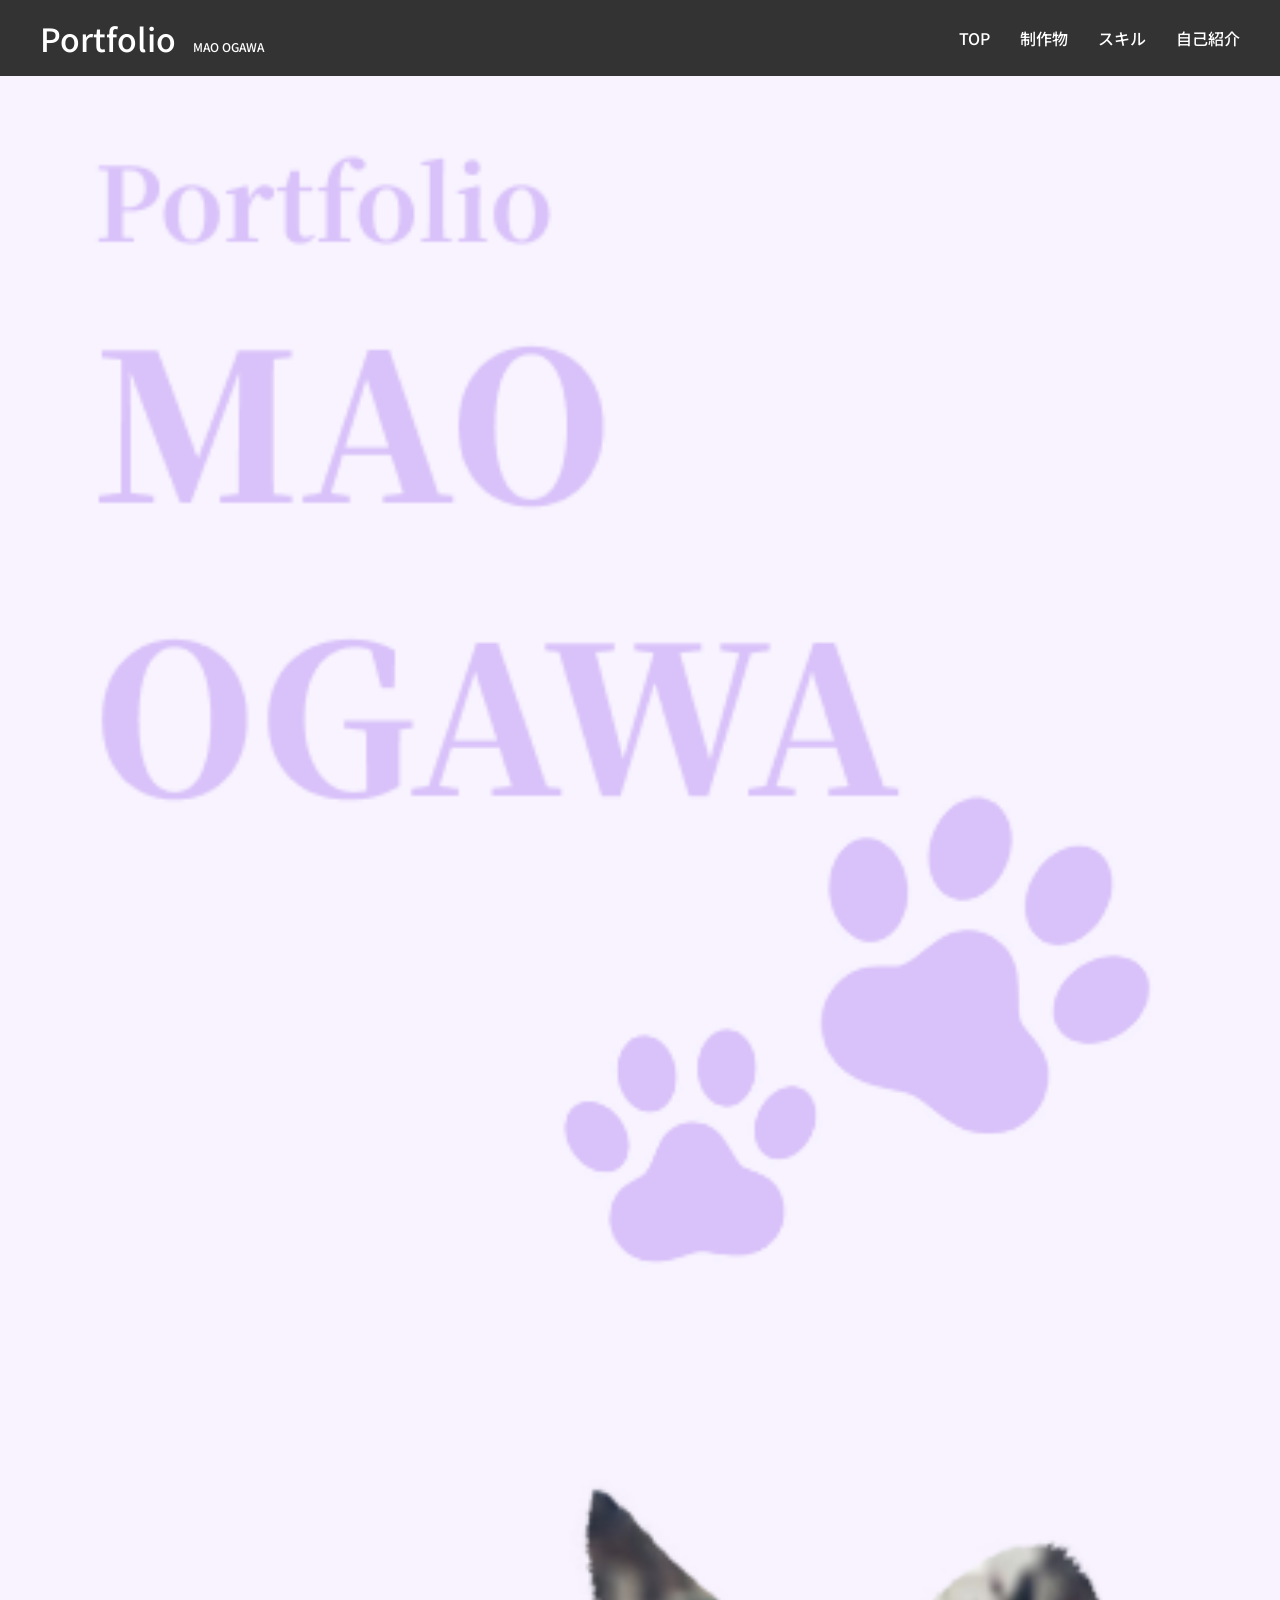
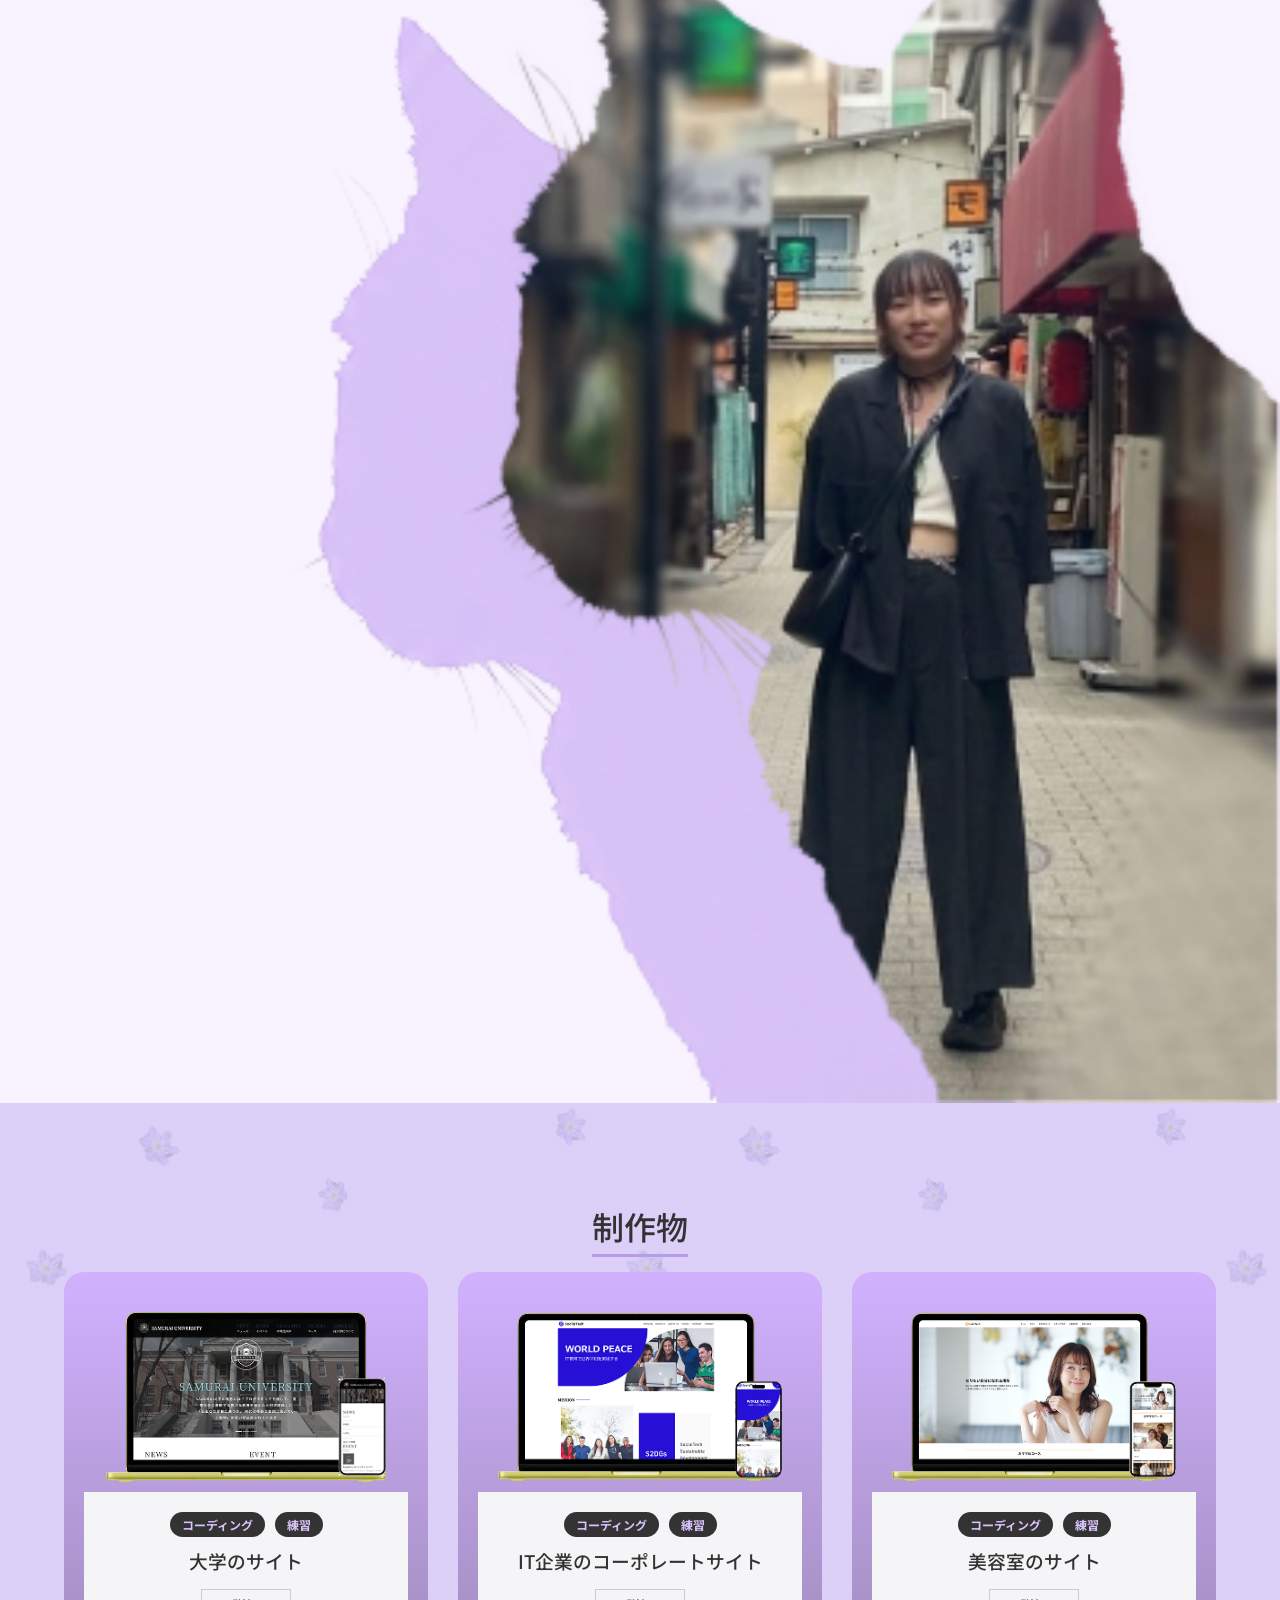
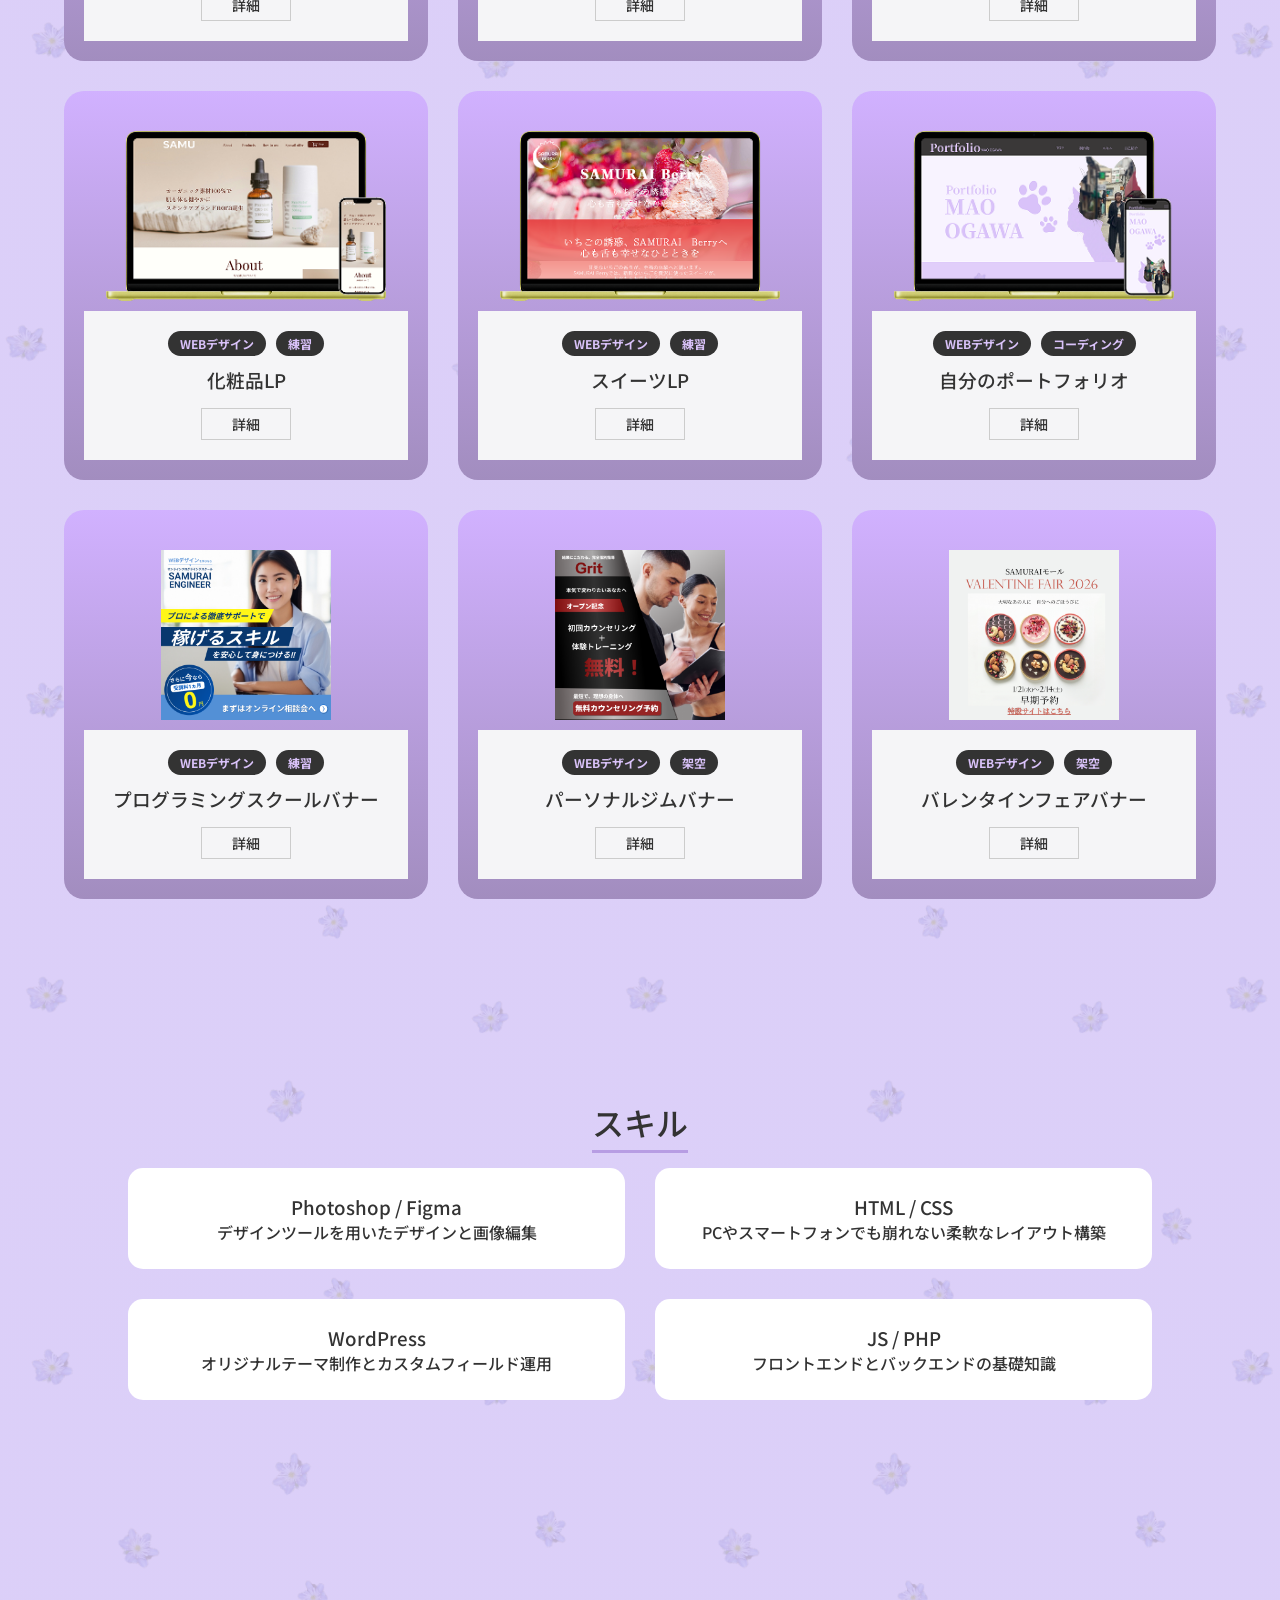
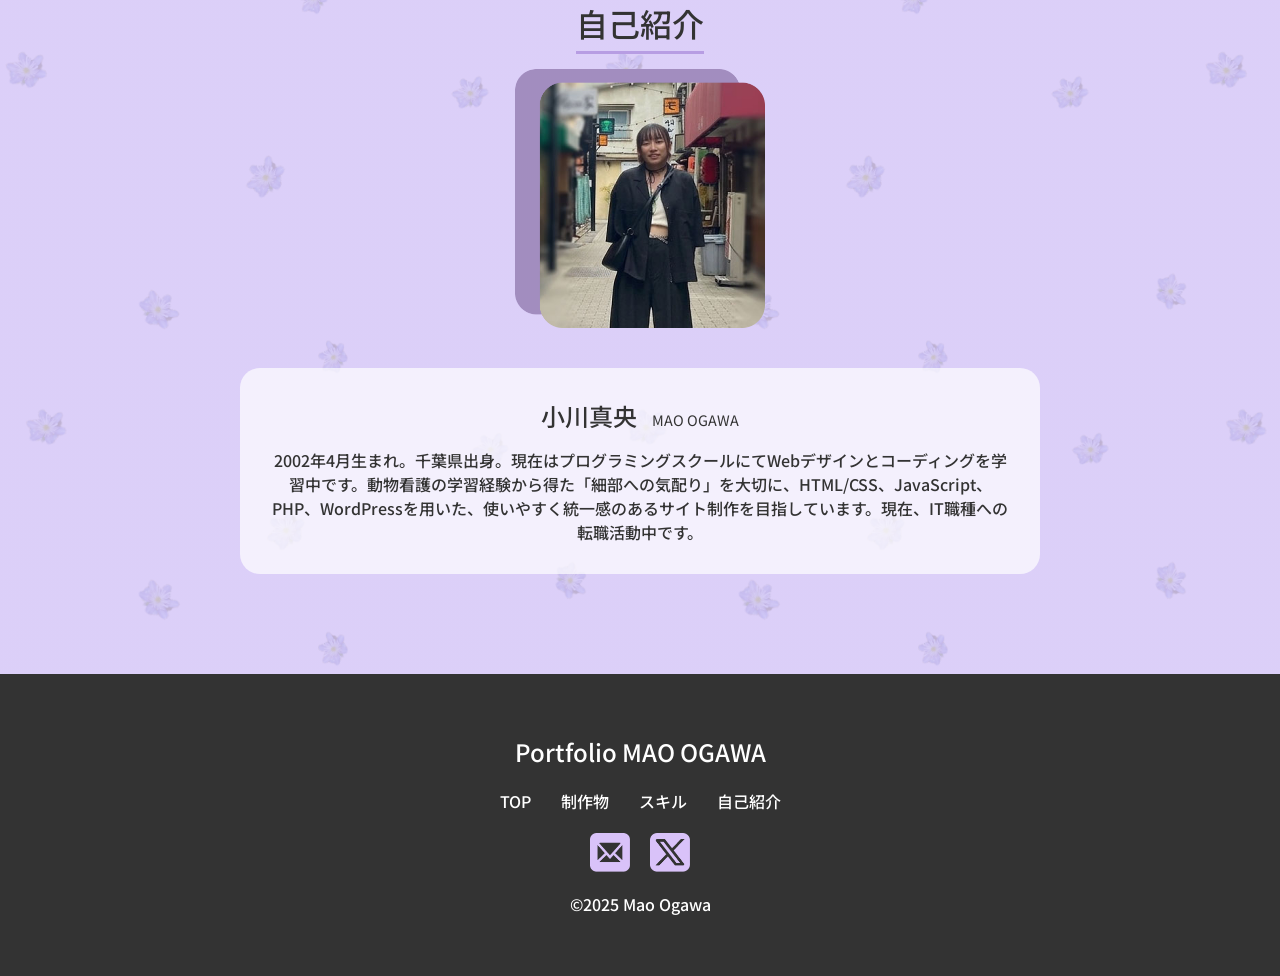
==== commit a43ec79c: "Add files via upload" ====
--- a/index.html
+++ b/index.html
@@ -12,7 +12,7 @@
   <link rel="preconnect" href="https://fonts.gstatic.com" crossorigin>
   <link href="https://fonts.googleapis.com/css2?family=Noto+Sans+JP:wght@400;700&display=swap" rel="stylesheet">
 
-  <head>
+
   <link rel="icon" href="img/favicon.png" type="image/png">
   <link rel="shortcut icon" href="favicon.ico">
   <link rel="apple-touch-icon" href="img/favicon.png">
@@ -53,8 +53,8 @@
     <div class="mv-img">
       <picture>
         <!-- SP用 -->
-        <source srcset="/img/mv-sp.png" media="(max-width: 768px)">
-        <img src="/img/mv.png" alt="メインビジュアル">
+        <source srcset="img/mv-sp.png" media="(max-width: 768px)">
+        <img src="img/mv-sp.png" alt="メインビジュアル">
     </div>
 
   </section>
@@ -71,7 +71,7 @@
       <div class="works-grid">
 
         <div class="work-card">
-          <img src="/img/work1.png">
+          <img src="img/work1.png">
           <div class="work-body">
             <div class="work-categories">
               <span>コーディング</span>
@@ -83,7 +83,7 @@
         </div>
 
         <div class="work-card">
-          <img src="/img/work2.png">
+          <img src="img/work2.png">
           <div class="work-body">
             <div class="work-categories">
               <span>コーディング</span>
@@ -95,7 +95,7 @@
         </div>
 
         <div class="work-card">
-          <img src="/img/work3.png">
+          <img src="img/work3.png">
           <div class="work-body">
             <div class="work-categories">
               <span>コーディング</span>
@@ -107,7 +107,7 @@
         </div>
 
         <div class="work-card">
-          <img src="/img/work4.png">
+          <img src="img/work4.png">
           <div class="work-body">
             <div class="work-categories">
               <span>WEBデザイン</span>
@@ -119,7 +119,7 @@
         </div>
 
         <div class="work-card">
-          <img src="/img/work5.png">
+          <img src="img/work5.png">
           <div class="work-body">
             <div class="work-categories">
               <span>WEBデザイン</span>
@@ -131,7 +131,7 @@
         </div>
 
         <div class="work-card">
-          <img src="/img/work6.png">
+          <img src="img/work6.png">
           <div class="work-body">
             <div class="work-categories">
               <span>WEBデザイン</span>
@@ -143,7 +143,7 @@
         </div>
 
         <div class="work-card">
-          <img src="/img/work7.png">
+          <img src="img/work7.png">
           <div class="work-body">
             <div class="work-categories">
               <span>WEBデザイン</span>
@@ -155,7 +155,7 @@
         </div>
 
         <div class="work-card">
-          <img src="/img/work8.png">
+          <img src="img/work8.png">
           <div class="work-body">
             <div class="work-categories">
               <span>WEBデザイン</span>
@@ -167,7 +167,7 @@
         </div>
 
         <div class="work-card">
-          <img src="/img/work9.png">
+          <img src="img/work9.png">
           <div class="work-body">
             <div class="work-categories">
               <span>WEBデザイン</span>
@@ -223,7 +223,7 @@
 
       <div class="about-inner">
 
-        <img src="/img/profile.png">
+        <img src="img/profile.png">
 
         <div class="about-text">
 
@@ -255,8 +255,8 @@
 
     <div class="sns">
 
-      <a href="mailto:mao.stream1990@gmail.com"><img src="/img/mail.png"></a>
-      <a href="https://x.com/@Nemuriao02" target="_blank" rel="noopener noreferrer"><img src="/img/x.png"></a>
+      <a href="mailto:mao.stream1990@gmail.com"><img src="img/mail.png"></a>
+      <a href="https://x.com/@Nemuriao02" target="_blank" rel="noopener noreferrer"><img src="img/x.png"></a>
 
     </div>
 
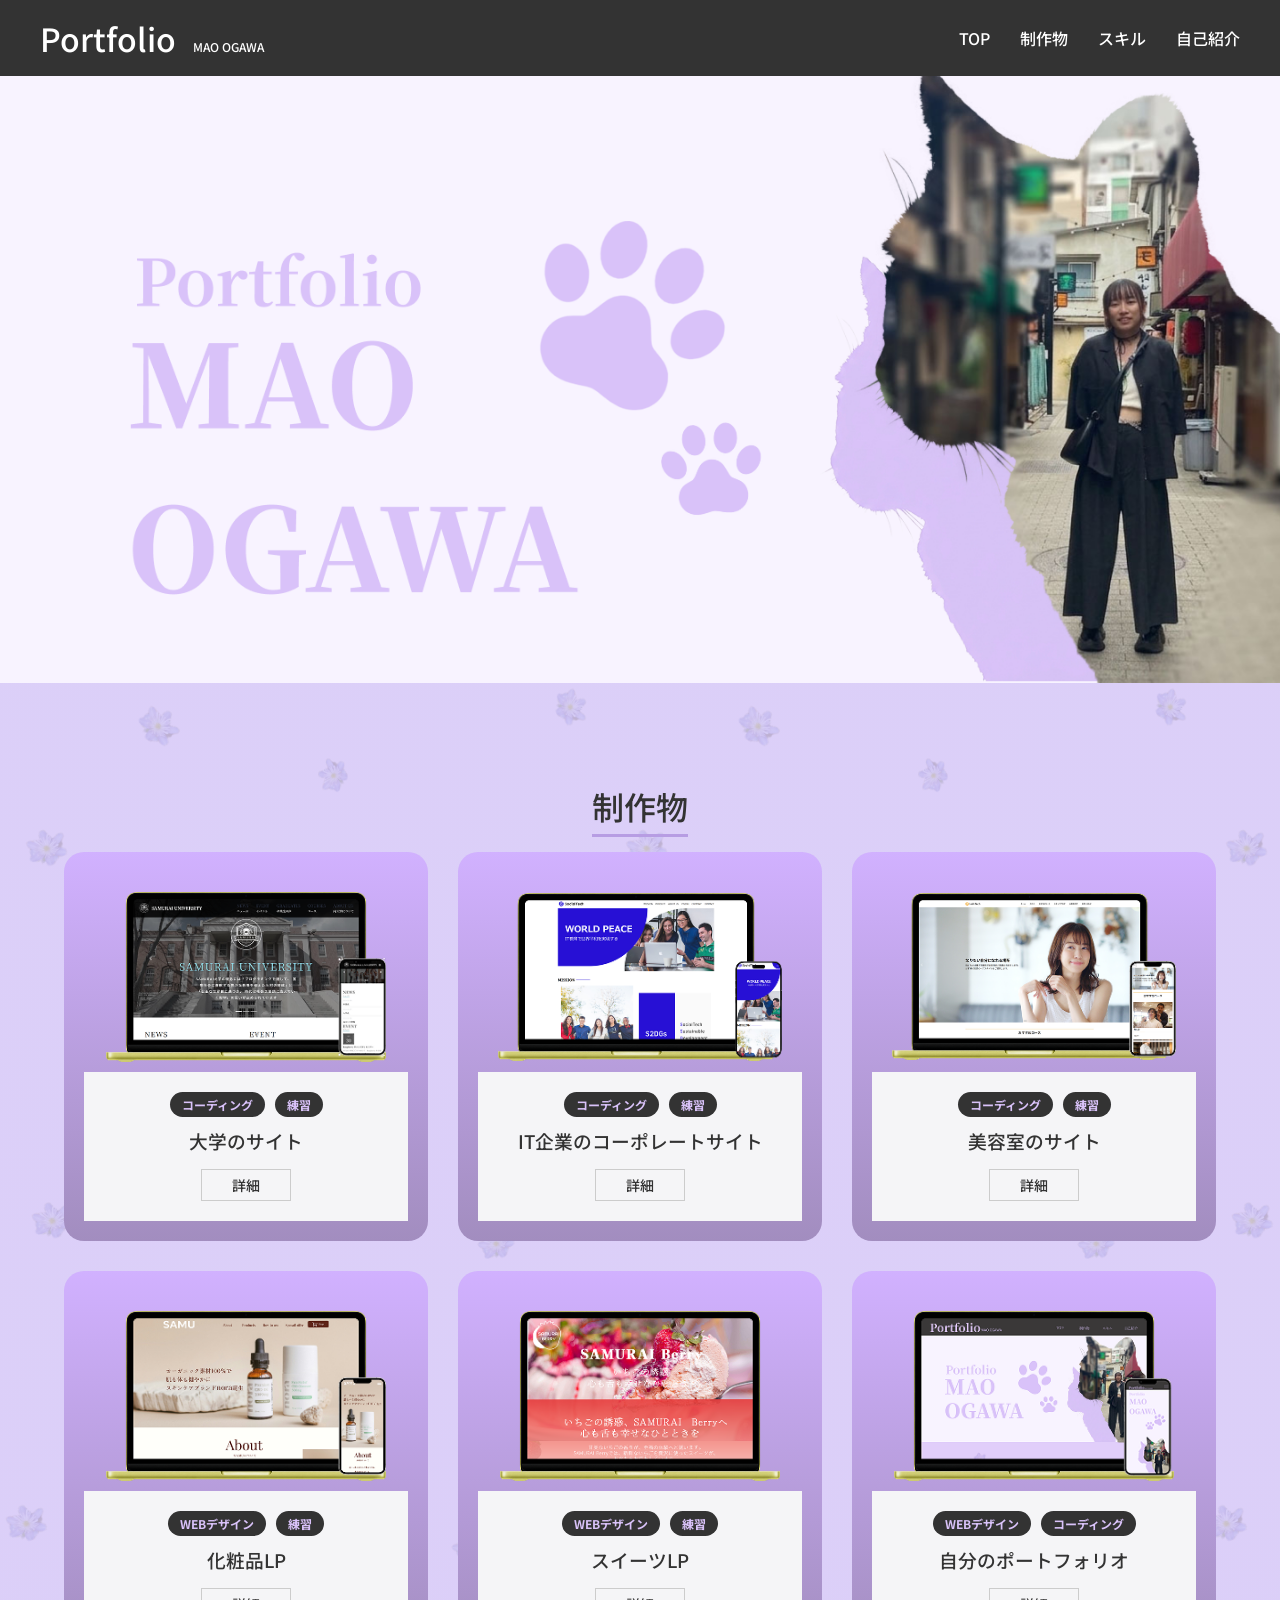
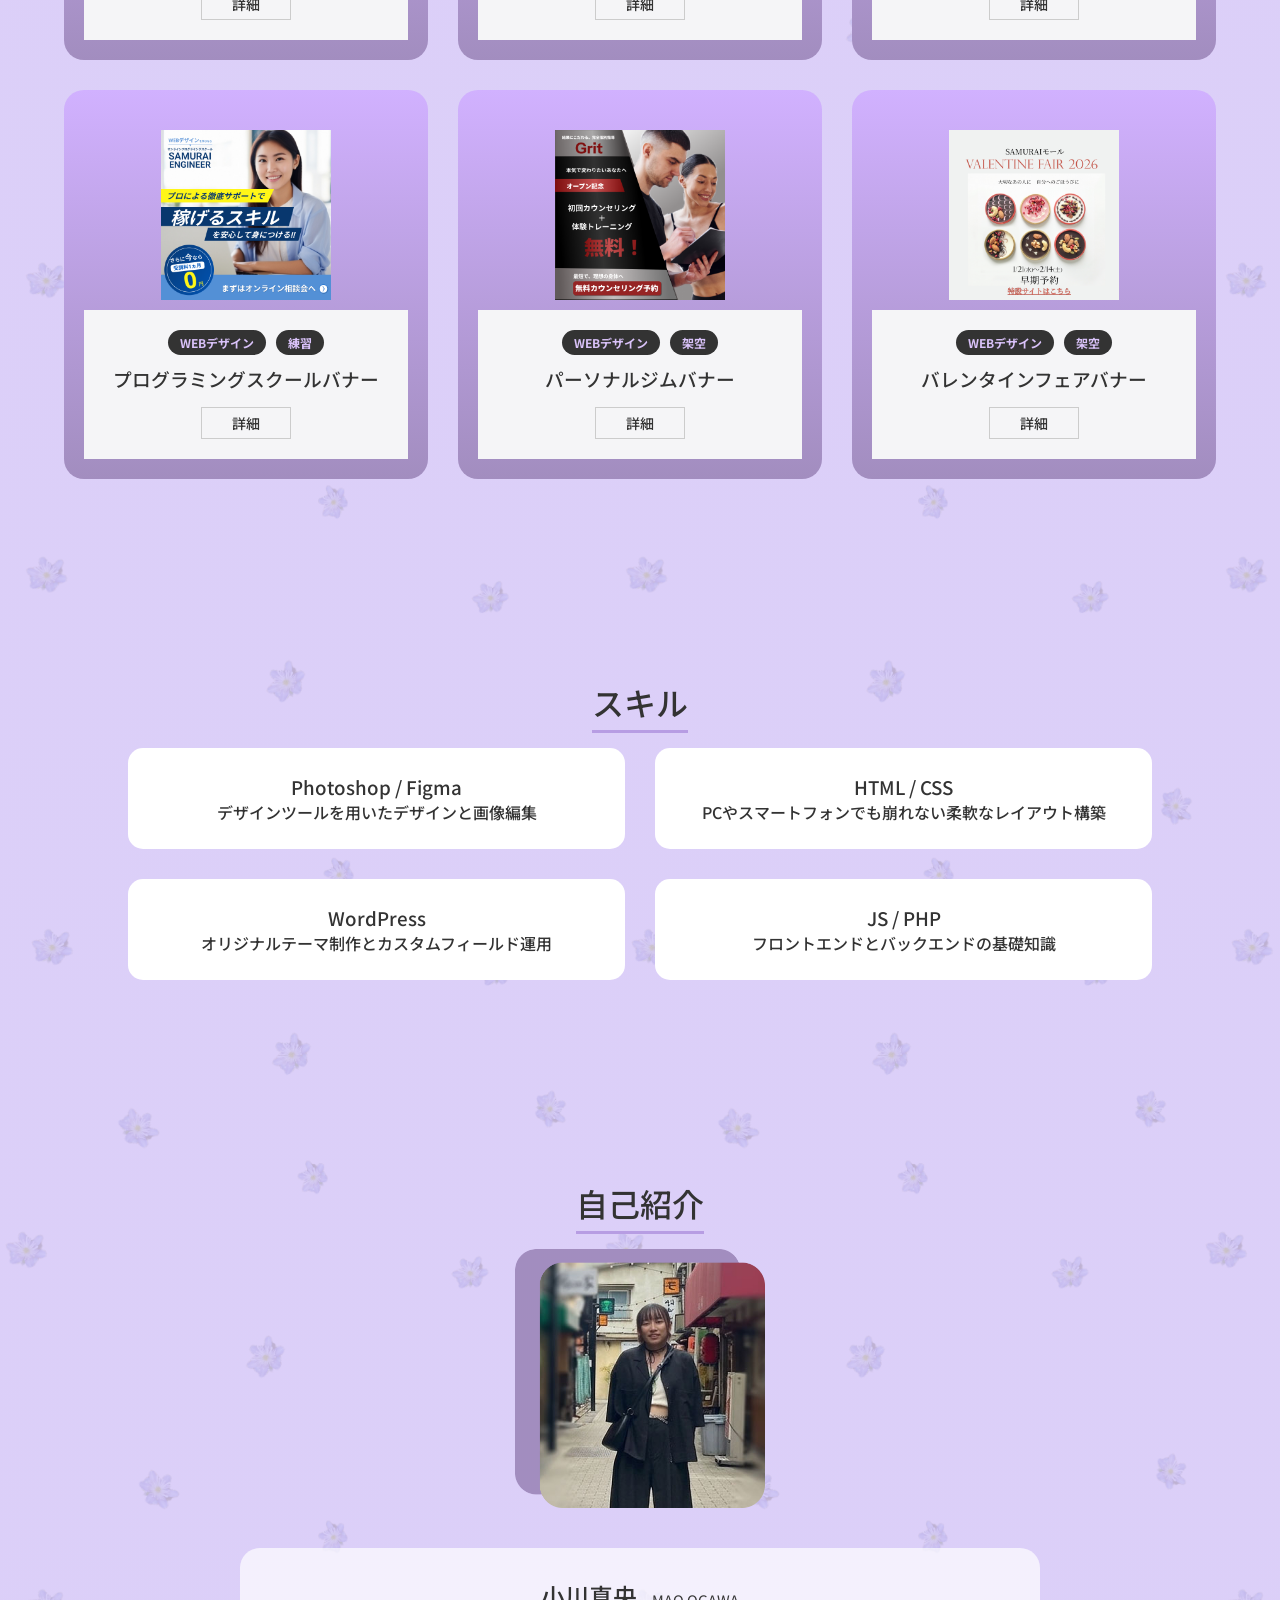
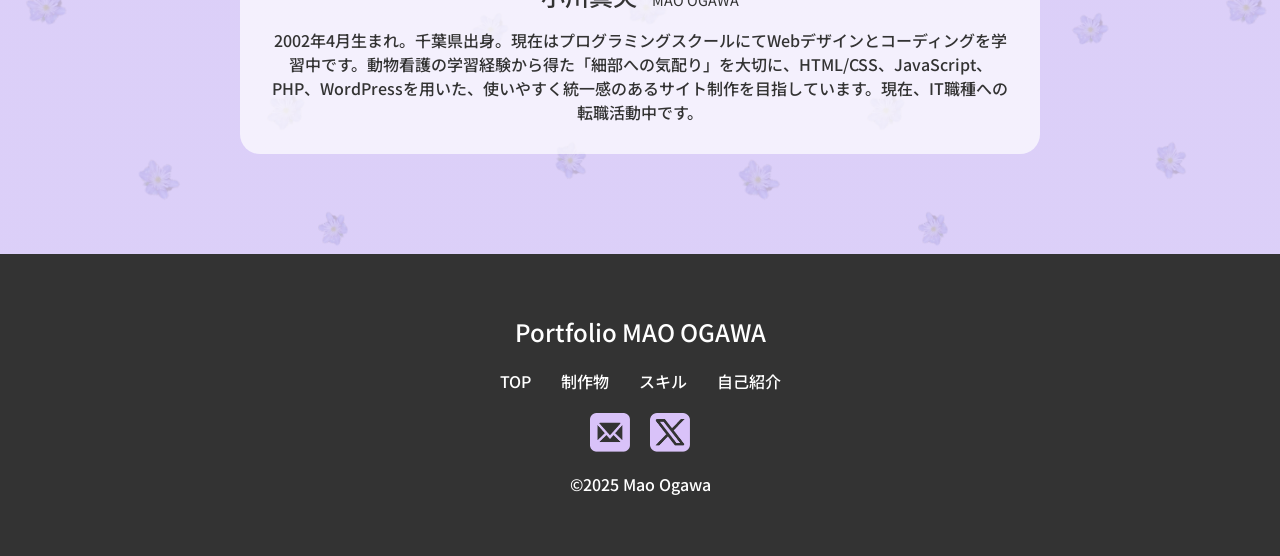
==== commit 17407fec: "Add files via upload" ====
--- a/index.html
+++ b/index.html
@@ -54,7 +54,7 @@
       <picture>
         <!-- SP用 -->
         <source srcset="img/mv-sp.png" media="(max-width: 768px)">
-        <img src="img/mv-sp.png" alt="メインビジュアル">
+        <img src="img/mv.png" alt="メインビジュアル">
     </div>
 
   </section>
